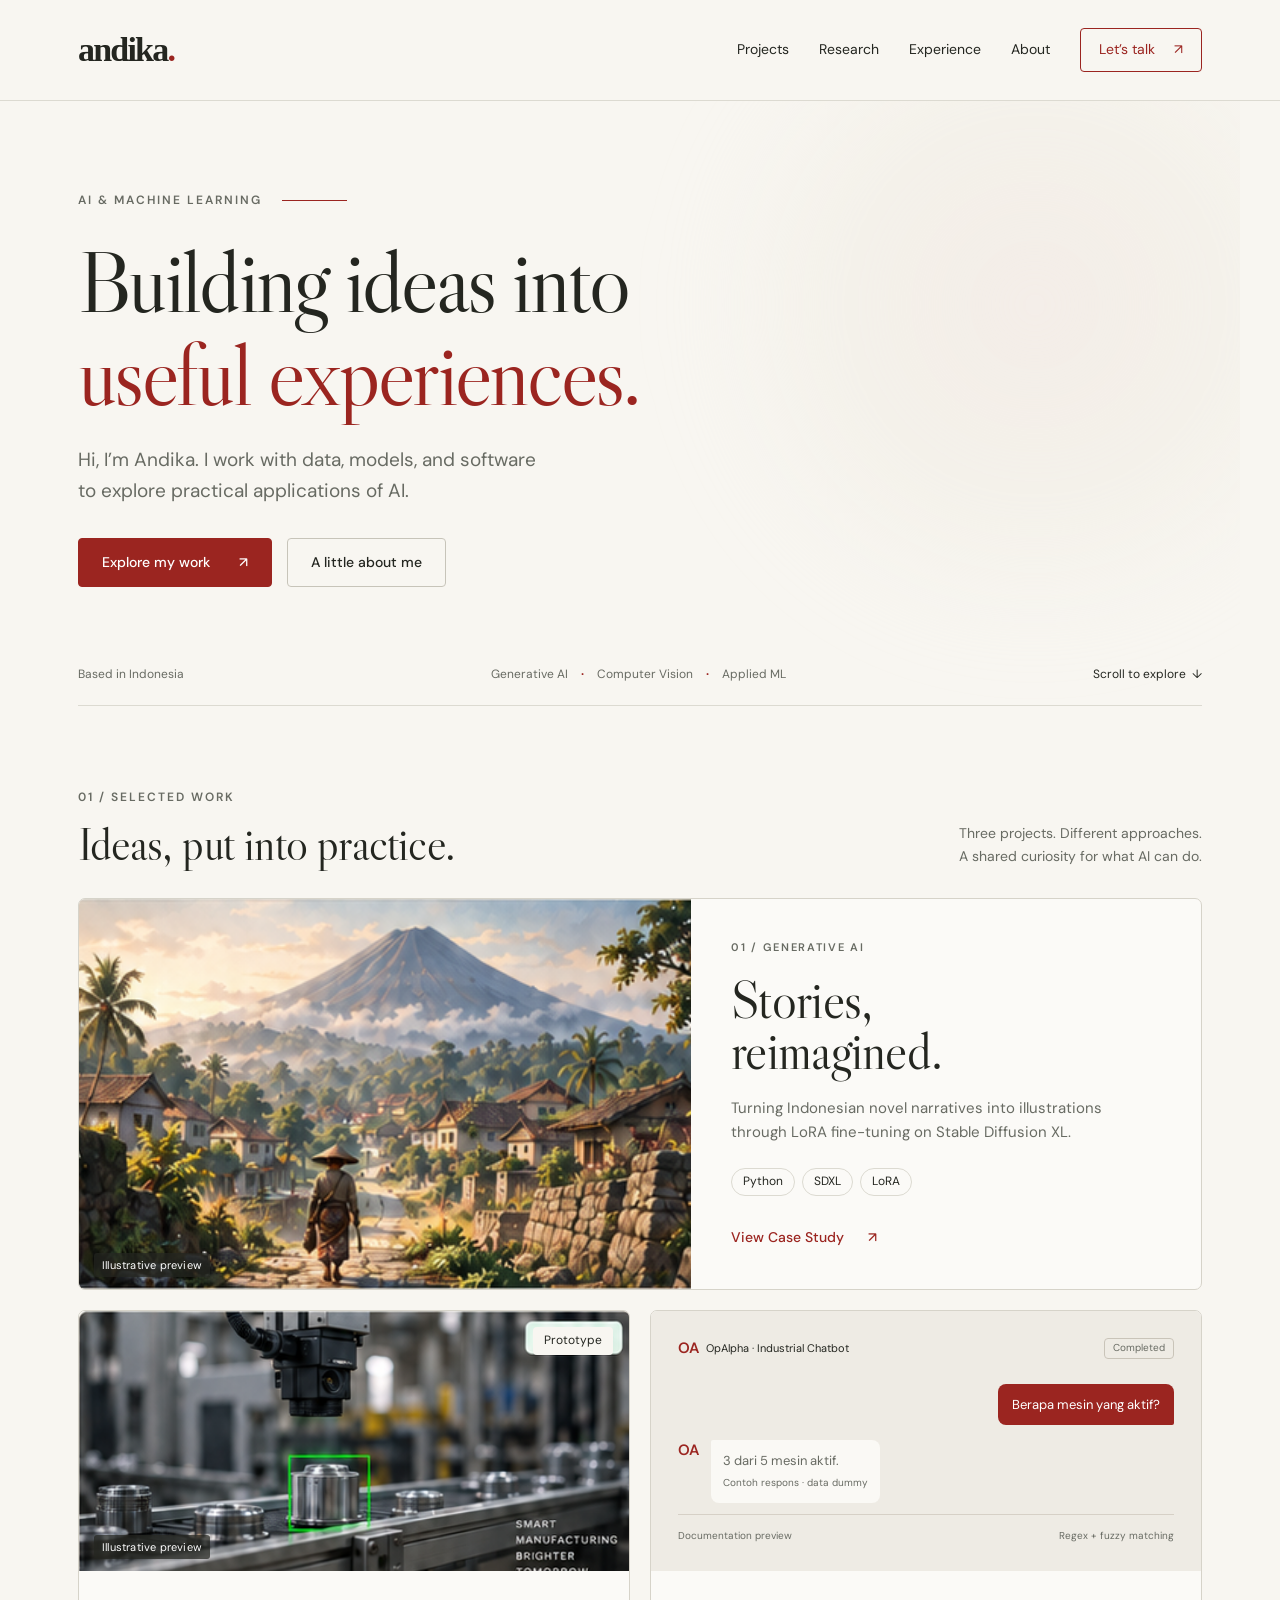
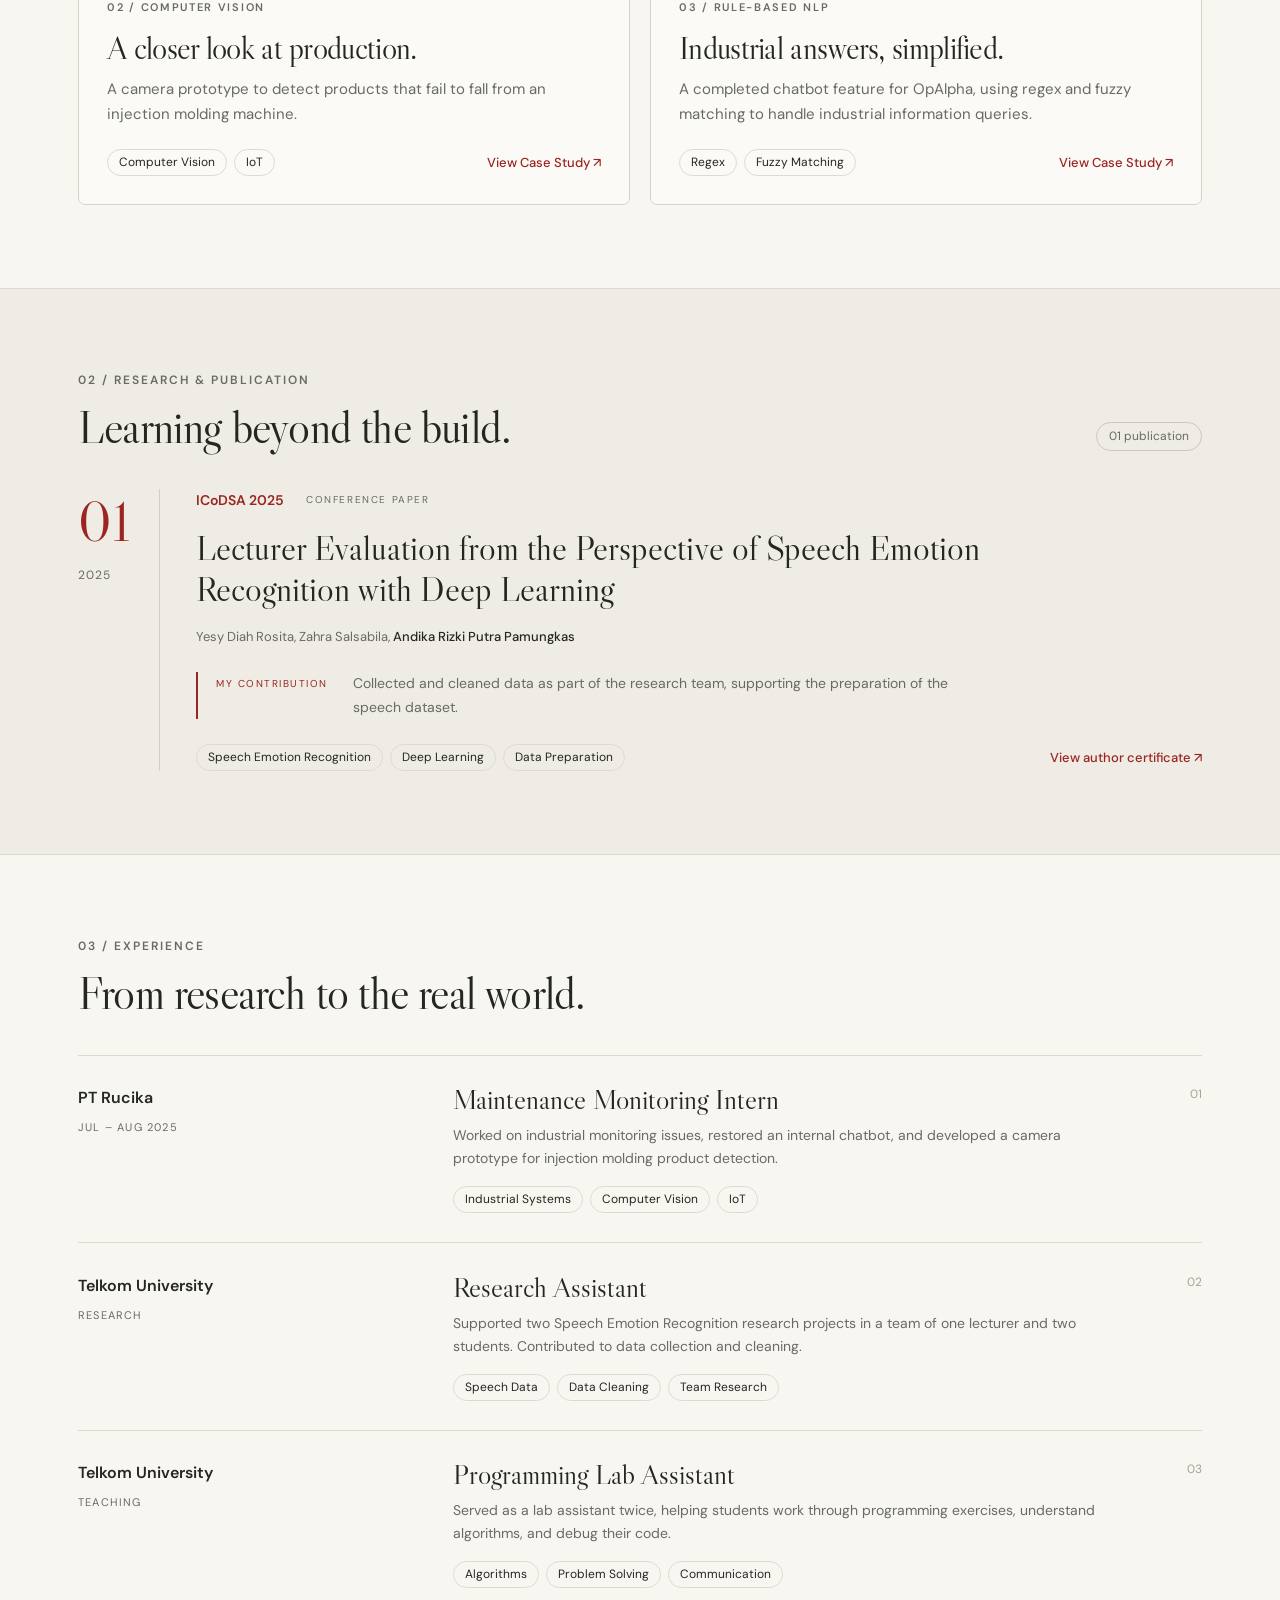
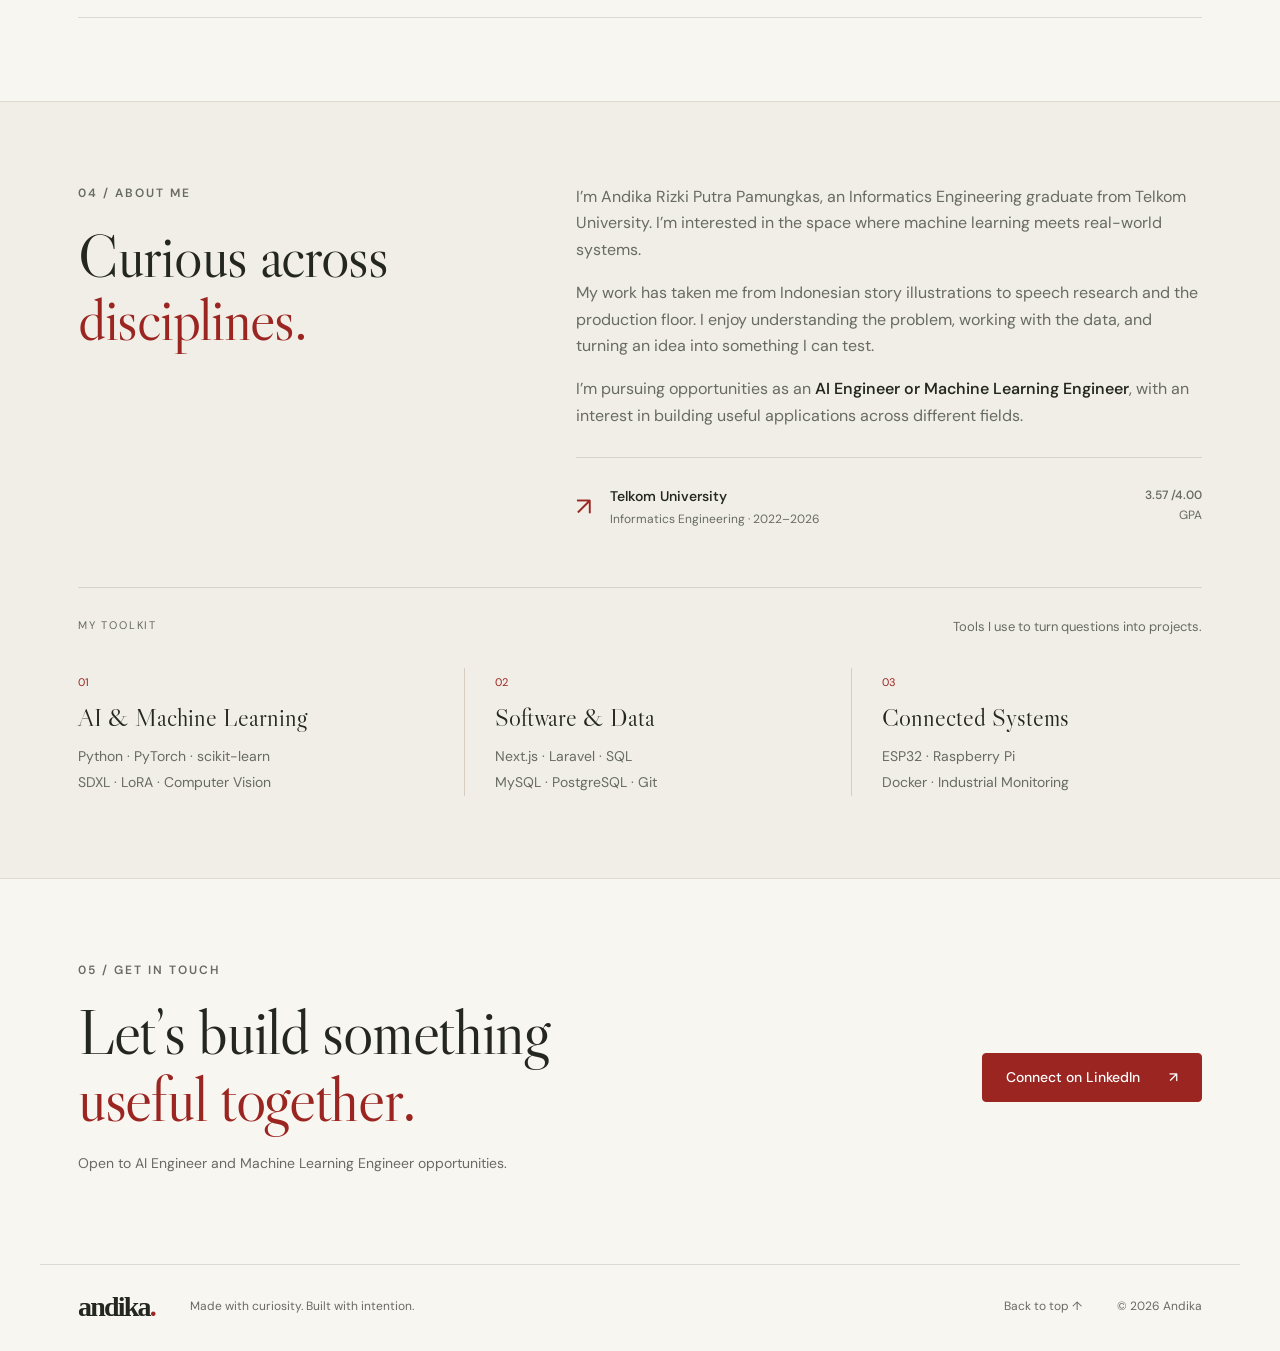
==== index.html @ 1d27e600 "first commit" ====
<!DOCTYPE html>
<html lang="en">

<head>
    <meta charset="utf-8">
    <meta name="viewport" content="width=device-width,initial-scale=1">
    <title>Andika — AI & Machine Learning</title>
    <meta name="description"
        content="Andika's portfolio: generative AI, computer vision, and speech emotion recognition research.">
    <meta name="theme-color" content="#f8f6f1">
    <link rel="icon" type="image/svg+xml"
        href="data:image/svg+xml,%3Csvg xmlns='http://www.w3.org/2000/svg' viewBox='0 0 40 40'%3E%3Crect width='40' height='40' rx='8' fill='%239b2520'/%3E%3Ctext x='10' y='30' font-family='Georgia' font-size='34' fill='%23fff'%3Ea%3C/text%3E%3C/svg%3E">
    <link rel="stylesheet" href="styles.css">
    <script src="app.js" defer></script>
</head>

<body>
    <div class="header-container" id="header-container">
        <header class="header"><a class="wordmark" href="#" aria-label="Andika home">andika<span>.</span></a><button
                class="menu-toggle" aria-expanded="false" aria-controls="navigation">Menu <span
                    aria-hidden="true">☰</span></button>
            <nav id="navigation" aria-label="Main navigation"><a href="#projects">Projects</a><a
                    href="#research">Research</a><a href="#experience">Experience</a><a href="#about">About</a><a
                    class="nav-contact" href="#contact">Let’s talk <span>↗</span></a></nav>
        </header>
        <div class="scroll-progress" id="scroll-progress" aria-hidden="true"></div>
    </div>
    <main id="main">
        <section class="hero wrap" aria-labelledby="hero-title">
            <div class="eyebrow"><span>AI & MACHINE LEARNING</span><i></i></div>
            <h1 id="hero-title">Building ideas into<br><em>useful experiences.</em></h1>
            <p class="intro">Hi, I’m Andika. I work with data, models, and software<br class="desktop-break"> to explore
                practical applications of AI.</p>
            <div class="hero-actions"><a class="button primary" href="#projects">Explore my work <span>↗</span></a><a
                    class="button secondary" href="#about">A little about me</a></div>
            <div class="hero-foot"><span>Based in Indonesia</span><span>Generative AI <b>·</b> Computer Vision <b>·</b>
                    Applied ML</span><a class="scroll-explore" href="#projects" aria-label="Scroll to selected projects">Scroll to explore
                    <span class="explore-arrow">↓</span></a></div>
        </section>
        <section class="section wrap" id="projects">
            <div class="section-heading">
                <div>
                    <div class="eyebrow"><span>01 / SELECTED WORK</span></div>
                    <h2>Ideas, put into practice.</h2>
                </div>
                <p>Three projects. Different approaches.<br>A shared curiosity for what AI can do.</p>
            </div>
            <article class="project featured">
                <div class="project-art stories">
                    <div class="image-window story-window"><img src="assets/project-preview.png"
                            alt="Illustrative landscape from the portfolio design concept; not an actual model output"
                            fetchpriority="high"></div><span class="art-note">Illustrative preview</span>
                </div>
                <div class="project-content">
                    <div class="eyebrow">01 / GENERATIVE AI</div>
                    <h3>Stories,<br>reimagined.</h3>
                    <p>Turning Indonesian novel narratives into illustrations through LoRA fine-tuning on Stable
                        Diffusion XL.</p>
                    <div class="tags"><span>Python</span><span>SDXL</span><span>LoRA</span></div><a class="text-link"
                        href="projects/novel-illustration/index.html">View Case Study <span>↗</span></a>
                </div>
            </article>
            <div class="project-grid">
                <article class="project">
                    <div class="project-art">
                        <div class="image-window vision-window"><img src="assets/project-preview.png"
                                alt="Illustrative industrial camera preview, not footage from the prototype"
                                loading="lazy"></div><span class="badge">Prototype</span><span
                            class="art-note">Illustrative preview</span>
                    </div>
                    <div class="project-content">
                        <div class="eyebrow">02 / COMPUTER VISION</div>
                        <h3>A closer look at production.</h3>
                        <p>A camera prototype to detect products that fail to fall from an injection molding machine.
                        </p>
                        <div class="card-bottom">
                            <div class="tags"><span>Computer Vision</span><span>IoT</span></div><a class="text-link"
                                href="projects/injection-molding-vision/index.html">View Case Study ↗</a>
                        </div>
                    </div>
                </article>
                <article class="project opalpha-card">
                    <div class="chat-preview" aria-label="Illustrative OpAlpha chatbot documentation">
                        <div class="chat-header"><span class="mini-mark">OA</span><span>OpAlpha · Industrial
                                Chatbot</span><span class="planned-pill">Completed</span></div>
                        <div class="chat-question">Berapa mesin yang aktif?</div>
                        <div class="chat-answer"><span class="mini-mark">OA</span>
                            <p>3 dari 5 mesin aktif.<br><small>Contoh respons · data dummy</small></p>
                        </div>
                        <div class="chat-bottom">Documentation preview<span>Regex + fuzzy matching</span></div>
                    </div>
                    <div class="project-content">
                        <div class="eyebrow">03 / RULE-BASED NLP</div>
                        <h3>Industrial answers, simplified.</h3>
                        <p>A completed chatbot feature for OpAlpha, using regex and fuzzy matching to handle industrial
                            information queries.</p>
                        <div class="card-bottom">
                            <div class="tags"><span>Regex</span><span>Fuzzy Matching</span></div><a class="text-link"
                                href="projects/opalpha-chatbot/index.html">View Case Study ↗</a>
                        </div>
                    </div>
                </article>
            </div>
        </section>
        <section class="section research-section" id="research">
            <div class="wrap">
                <div class="section-heading">
                    <div>
                        <div class="eyebrow">02 / RESEARCH & PUBLICATION</div>
                        <h2>Learning beyond the build.</h2>
                    </div><span class="count-label">01 publication</span>
                </div>
                <article class="paper">
                    <div class="paper-index">01<span>2025</span></div>
                    <div class="paper-content">
                        <div class="paper-meta">ICoDSA 2025 <span>CONFERENCE PAPER</span></div>
                        <h3>Lecturer Evaluation from the Perspective of Speech Emotion Recognition with Deep Learning
                        </h3>
                        <p class="authors">Yesy Diah Rosita, Zahra Salsabila, <strong>Andika Rizki Putra
                                Pamungkas</strong></p>
                        <div class="contribution"><span>MY CONTRIBUTION</span>
                            <p>Collected and cleaned data as part of the research team, supporting the preparation of
                                the speech dataset.</p>
                        </div>
                        <div class="paper-bottom">
                            <div class="tags"><span>Speech Emotion Recognition</span><span>Deep
                                    Learning</span><span>Data Preparation</span></div><a class="text-link"
                                href="assets/icodsa-certificate.pdf" target="_blank" rel="noopener">View author
                                certificate ↗</a>
                        </div>
                    </div>
                </article>
            </div>
        </section>
        <section class="section wrap experience" id="experience">
            <div class="section-heading">
                <div>
                    <div class="eyebrow">03 / EXPERIENCE</div>
                    <h2>From research to the real world.</h2>
                </div>
            </div>
            <div class="experience-list">
                <article class="experience-row">
                    <div class="experience-place">PT Rucika<span>JUL – AUG 2025</span></div>
                    <div class="experience-detail">
                        <h3>Maintenance Monitoring Intern</h3>
                        <p>Worked on industrial monitoring issues, restored an internal chatbot, and developed a camera
                            prototype for injection molding product detection.</p>
                        <div class="tags"><span>Industrial Systems</span><span>Computer Vision</span><span>IoT</span>
                        </div>
                    </div><span class="row-number">01</span>
                </article>
                <article class="experience-row">
                    <div class="experience-place">Telkom University<span>RESEARCH</span></div>
                    <div class="experience-detail">
                        <h3>Research Assistant</h3>
                        <p>Supported two Speech Emotion Recognition research projects in a team of one lecturer and two
                            students. Contributed to data collection and cleaning.</p>
                        <div class="tags"><span>Speech Data</span><span>Data Cleaning</span><span>Team Research</span>
                        </div>
                    </div><span class="row-number">02</span>
                </article>
                <article class="experience-row">
                    <div class="experience-place">Telkom University<span>TEACHING</span></div>
                    <div class="experience-detail">
                        <h3>Programming Lab Assistant</h3>
                        <p>Served as a lab assistant twice, helping students work through programming exercises,
                            understand algorithms, and debug their code.</p>
                        <div class="tags"><span>Algorithms</span><span>Problem Solving</span><span>Communication</span>
                        </div>
                    </div><span class="row-number">03</span>
                </article>
            </div>
        </section>
        <section class="section about-section" id="about">
            <div class="wrap">
                <div class="about-grid">
                    <div>
                        <div class="eyebrow">04 / ABOUT ME</div>
                        <h2>Curious across<br><em>disciplines.</em></h2>
                    </div>
                    <div class="about-copy">
                        <p>I’m Andika Rizki Putra Pamungkas, an Informatics Engineering graduate from Telkom University.
                            I’m interested in the space where machine learning meets real-world systems.</p>
                        <p>My work has taken me from Indonesian story illustrations to speech research and the
                            production floor. I enjoy understanding the problem, working with the data, and turning an
                            idea into something I can test.</p>
                        <p>I’m pursuing opportunities as an <strong>AI Engineer or Machine Learning Engineer</strong>,
                            with an interest in building useful applications across different fields.</p>
                        <div class="education"><span class="education-icon" aria-hidden="true">↗</span>
                            <div><strong>Telkom University</strong><span>Informatics Engineering · 2022–2026</span>
                            </div>
                            <div class="gpa"><strong><span class="gpa-counter" data-target="3.89">3.89</span><span>/4.00</span></strong><span>GPA</span></div>
                        </div>
                    </div>
                </div>
                <div class="skills-heading">MY TOOLKIT<span>Tools I use to turn questions into projects.</span></div>
                <div class="skills-grid">
                    <div><span class="skill-number">01</span>
                        <h3>AI & Machine Learning</h3>
                        <p>Python · PyTorch · scikit-learn<br>SDXL · LoRA · Computer Vision</p>
                    </div>
                    <div><span class="skill-number">02</span>
                        <h3>Software & Data</h3>
                        <p>Next.js · Laravel · SQL<br>MySQL · PostgreSQL · Git</p>
                    </div>
                    <div><span class="skill-number">03</span>
                        <h3>Connected Systems</h3>
                        <p>ESP32 · Raspberry Pi<br>Docker · Industrial Monitoring</p>
                    </div>
                </div>
            </div>
        </section>
        <section class="contact section wrap" id="contact">
            <div class="eyebrow">05 / GET IN TOUCH</div>
            <div class="contact-grid">
                <div>
                    <h2>Let’s build something<br><em>useful together.</em></h2>
                    <p>Open to AI Engineer and Machine Learning Engineer opportunities.</p>
                </div><a class="button primary" href="https://www.linkedin.com/in/andikarz/" target="_blank"
                    rel="noopener">Connect on LinkedIn <span>↗</span></a>
            </div>
        </section>
    </main>
    <footer class="footer wrap"><a class="wordmark" href="#">andika<span>.</span></a>
        <p>Made with curiosity. Built with intention.</p><a href="#">Back to top ↑</a><span>© 2026 Andika</span>
    </footer>
    <button class="floating-top" id="floating-top" aria-label="Back to top" title="Back to top">
        <span aria-hidden="true">↑</span>
    </button>
</body>

</html>
---- styles.css ----
@import url('https://fonts.googleapis.com/css2?family=DM+Sans:wght@400;450;500;550;600;650;700&family=Libre+Caslon+Display&display=swap');

:root {
    --bg: #f8f6f1;
    --ink: #242620;
    --muted: #686b63;
    --red: #9b2520;
    --line: #dcdad1;
    --serif: 'Libre Caslon Display', Georgia, serif;
    --sans: 'DM Sans', Arial, sans-serif;
}

* {
    box-sizing: border-box;
}

html {
    scroll-behavior: smooth;
    scroll-padding-top: 110px;
}

body {
    margin: 0;
    background: var(--bg);
    color: var(--ink);
    font-family: var(--sans);
    font-size: 16px;
    line-height: 1.65;
}

a {
    color: inherit;
    text-decoration: none;
}

button {
    font: inherit;
    color: inherit;
    cursor: pointer;
}

button,
a {
    -webkit-tap-highlight-color: transparent;
}

button:focus-visible,
a:focus-visible {
    outline: 2px solid var(--red);
    outline-offset: 6px;
}

button:disabled {
    cursor: default;
}

::selection {
    background: #ead0c8;
}

.wrap,
.header {
    max-width: 1200px;
    margin: auto;
    padding-left: 38px;
    padding-right: 38px;
}

.header-container {
    position: sticky;
    top: 0;
    z-index: 100;
    width: 100%;
    background: rgba(248, 246, 241, 0.92);
    backdrop-filter: blur(16px);
    -webkit-backdrop-filter: blur(16px);
    border-bottom: 1px solid var(--line);
    transition: background-color 0.3s ease, box-shadow 0.3s ease;
}

.header-container.is-scrolled {
    background: rgba(248, 246, 241, 0.97);
    box-shadow: 0 4px 20px rgba(36, 38, 32, 0.05);
}

.scroll-progress {
    position: absolute;
    bottom: -1px;
    left: 0;
    height: 2px;
    background: var(--red);
    width: 0%;
    transition: width 0.1s cubic-bezier(0.1, 0.9, 0.2, 1);
    pointer-events: none;
    z-index: 101;
}

.header {
    height: 100px;
    display: flex;
    align-items: center;
    justify-content: space-between;
}

.wordmark {
    font-family: Georgia, serif;
    font-weight: 700;
    font-size: 34px;
    line-height: 1;
    letter-spacing: -1.8px;
    transition: opacity 0.2s ease;
}

.wordmark:hover {
    opacity: 0.85;
}

.wordmark span {
    color: var(--red);
}

nav {
    display: flex;
    align-items: center;
    gap: 30px;
    font-size: 14px;
}

nav a {
    position: relative;
    transition: color 0.25s ease;
}

nav a:not(.nav-contact)::after {
    content: '';
    position: absolute;
    bottom: -6px;
    left: 0;
    width: 0;
    height: 2px;
    background: var(--red);
    transition: width 0.3s cubic-bezier(0.16, 1, 0.3, 1);
    pointer-events: none;
}

nav a:not(.nav-contact):hover,
nav a:not(.nav-contact).active {
    color: var(--red);
}

nav a:not(.nav-contact):hover::after,
nav a:not(.nav-contact).active::after {
    width: 100%;
}

.nav-contact {
    border: 1px solid var(--red);
    color: var(--red);
    padding: 9px 18px;
    border-radius: 4px;
    transition: background-color 0.25s ease, color 0.25s ease, transform 0.2s ease;
}

.nav-contact:hover {
    background: rgba(155, 37, 32, 0.08);
}

.nav-contact.active {
    background: var(--red);
    color: #fff;
}

.nav-contact span {
    margin-left: 15px;
    display: inline-block;
    transition: transform 0.2s ease;
}

.nav-contact:hover span {
    transform: translate(2px, -2px);
}

.menu-toggle {
    display: none;
}

.hero {
    padding-top: 90px;
    padding-bottom: 0;
    position: relative;
    overflow: hidden;
}

.hero::before {
    content: '';
    position: absolute;
    top: -20%;
    right: -10%;
    width: 650px;
    height: 650px;
    background: radial-gradient(circle, rgba(155, 37, 32, 0.045) 0%, rgba(240, 236, 226, 0.45) 45%, transparent 70%);
    filter: blur(45px);
    pointer-events: none;
    z-index: -1;
    animation: ambientFloat 14s ease-in-out infinite alternate;
}

@keyframes ambientFloat {
    0% {
        transform: translate(0, 0) scale(1);
    }
    50% {
        transform: translate(-35px, 25px) scale(1.08);
    }
    100% {
        transform: translate(25px, -20px) scale(0.95);
    }
}

.eyebrow {
    font-size: 12px;
    font-weight: 600;
    letter-spacing: 2px;
    display: flex;
    align-items: center;
    gap: 20px;
    line-height: 1.6;
    color: var(--muted);
}

.eyebrow i {
    display: block;
    width: 0;
    height: 1px;
    background: var(--red);
    transition: width 0.8s cubic-bezier(0.16, 1, 0.3, 1) 0.15s;
}

.hero .eyebrow i,
.is-visible .eyebrow i,
.section-arrived .eyebrow i {
    width: 65px;
}

@keyframes heroEntrance {
    from {
        opacity: 0;
        transform: translateY(18px);
    }
    to {
        opacity: 1;
        transform: translateY(0);
    }
}

.hero .eyebrow {
    animation: heroEntrance 0.75s cubic-bezier(0.16, 1, 0.3, 1) 0.05s both;
}

.hero h1 {
    animation: heroEntrance 0.85s cubic-bezier(0.16, 1, 0.3, 1) 0.15s both;
}

.hero .intro {
    animation: heroEntrance 0.85s cubic-bezier(0.16, 1, 0.3, 1) 0.28s both;
}

.hero .hero-actions {
    animation: heroEntrance 0.85s cubic-bezier(0.16, 1, 0.3, 1) 0.38s both;
}

.hero .hero-foot {
    animation: heroEntrance 0.85s cubic-bezier(0.16, 1, 0.3, 1) 0.48s both;
}

h1,
h2,
h3,
p {
    margin: 0;
}

h1,
h2,
h3 {
    font-family: var(--serif);
    font-weight: 400;
    line-height: 1.05;
}

h1 {
    font-size: clamp(56px, 6.9vw, 88px);
    letter-spacing: -2.7px;
    margin: 25px 0 24px;
}

em {
    font-style: normal;
    color: var(--red);
}

.intro {
    font-size: 19px;
    color: var(--muted);
    line-height: 1.65;
    max-width: 630px;
}

.hero-actions {
    display: flex;
    gap: 15px;
    margin-top: 31px;
}

.button {
    display: inline-flex;
    justify-content: center;
    align-items: center;
    gap: 29px;
    min-height: 49px;
    padding: 10px 23px;
    border-radius: 4px;
    font-size: 14px;
    font-weight: 500;
    transition: background 0.18s, transform 0.18s, box-shadow 0.25s ease;
    border: 1px solid var(--red);
}

.button span {
    display: inline-block;
    transition: transform 0.25s cubic-bezier(0.16, 1, 0.3, 1);
}

.button:hover span {
    transform: translate(3px, -3px);
}

.primary {
    color: #fff;
    background: var(--red);
}

.primary:hover {
    background: #7d1b17;
    transform: translateY(-2px);
    box-shadow: 0 8px 24px rgba(155, 37, 32, 0.3);
}

.secondary {
    border-color: #c7c4b9;
    background: transparent;
}

.secondary:hover {
    background: #eeebe3;
}

.hero-foot {
    display: flex;
    align-items: center;
    justify-content: space-between;
    font-size: 12px;
    color: var(--muted);
    border-bottom: 1px solid var(--line);
    margin-top: 78px;
    padding-bottom: 21px;
    gap: 20px;
}

.hero-foot b {
    color: var(--red);
    padding: 0 10px;
}

.hero-foot a {
    color: var(--ink);
}

.scroll-explore {
    display: inline-flex;
    align-items: center;
    gap: 6px;
    transition: opacity 0.35s ease, color 0.2s ease;
}

.scroll-explore:hover {
    color: var(--red);
}

.explore-arrow {
    display: inline-block;
    animation: exploreBob 2s cubic-bezier(0.4, 0, 0.2, 1) infinite;
}

@keyframes exploreBob {
    0%, 100% {
        transform: translateY(0);
    }
    50% {
        transform: translateY(4px);
    }
}

.scroll-explore.is-hidden {
    opacity: 0;
    pointer-events: none;
}

.section {
    padding-top: 82px;
    padding-bottom: 82px;
    transition: background-color 0.4s ease;
}

/* Scroll Reveal & Section Transitions */
.reveal-init .reveal-section {
    opacity: 0;
    transform: translateY(28px);
    transition: opacity 0.8s cubic-bezier(0.16, 1, 0.3, 1),
                transform 0.8s cubic-bezier(0.16, 1, 0.3, 1);
    will-change: opacity, transform;
}

.reveal-init .reveal-section.is-visible {
    opacity: 1;
    transform: translateY(0);
}

.reveal-init .reveal-item {
    opacity: 0;
    transform: translateY(22px);
    transition: opacity 0.75s cubic-bezier(0.16, 1, 0.3, 1),
                transform 0.75s cubic-bezier(0.16, 1, 0.3, 1);
    will-change: opacity, transform;
}

.reveal-init .is-visible .reveal-item,
.reveal-init .reveal-item.is-visible {
    opacity: 1;
    transform: translateY(0);
}

.reveal-init .delay-1 { transition-delay: 0.08s; }
.reveal-init .delay-2 { transition-delay: 0.16s; }
.reveal-init .delay-3 { transition-delay: 0.24s; }
.reveal-init .delay-4 { transition-delay: 0.32s; }
.reveal-init .delay-5 { transition-delay: 0.40s; }

/* Section Arrival Highlight Animation */
@keyframes sectionTargetPulse {
    0% {
        box-shadow: 0 0 0 0 rgba(155, 37, 32, 0.2);
    }
    30% {
        box-shadow: 0 0 0 10px rgba(155, 37, 32, 0.08);
    }
    100% {
        box-shadow: 0 0 0 20px transparent;
    }
}

.section-arrived {
    animation: sectionTargetPulse 1.2s cubic-bezier(0.16, 1, 0.3, 1) forwards;
    border-radius: 8px;
}

.section-arrived .section-heading h2 {
    animation: headingGlow 1.2s cubic-bezier(0.16, 1, 0.3, 1) forwards;
}

@keyframes headingGlow {
    0% {
        color: var(--red);
    }
    100% {
        color: inherit;
    }
}

.section-heading {
    display: flex;
    justify-content: space-between;
    align-items: flex-end;
    gap: 30px;
    margin-bottom: 30px;
}

.section-heading .eyebrow {
    margin-bottom: 13px;
}

.section-heading h2 {
    font-size: 46px;
    letter-spacing: -0.8px;
    transition: color 0.3s ease;
}

.section-heading > p {
    font-size: 14px;
    color: var(--muted);
    line-height: 1.65;
}

.project {
    border: 1px solid #d6d3c9;
    border-radius: 7px;
    overflow: hidden;
    background: #fbfaf7;
    transition: transform 0.35s cubic-bezier(0.16, 1, 0.3, 1),
                box-shadow 0.35s cubic-bezier(0.16, 1, 0.3, 1),
                border-color 0.25s ease;
    transform-style: preserve-3d;
    will-change: transform;
}

.project:hover {
    box-shadow: 0 16px 36px rgba(36, 38, 32, 0.09);
    border-color: #beb8ab;
}

.featured {
    display: grid;
    grid-template-columns: 1.2fr 1fr;
    min-height: 370px;
}

.project-art {
    position: relative;
    background: #e9e4d9;
    overflow: hidden;
}

.featured .project-art {
    min-height: 100%;
}

.image-window {
    position: relative;
    overflow: hidden;
    width: 100%;
    height: 100%;
}

.image-window img {
    position: absolute;
    max-width: none;
    display: block;
}

.story-window {
    aspect-ratio: 577/257;
}

.story-window img {
    width: 189.43%;
    left: -9.53%;
    top: -202.72%;
}

.featured .story-window {
    height: 100%;
    aspect-ratio: auto;
}

.featured .story-window img {
    height: 560%;
    width: auto;
    left: 50%;
    transform: translateX(-52.7%);
    top: -202.72%;
}

.vision-window {
    aspect-ratio: 469/249;
}

.vision-window img {
    width: 233.05%;
    left: -119.4%;
    top: -320.08%;
}

.art-note {
    position: absolute;
    left: 15px;
    bottom: 12px;
    padding: 3px 8px;
    border-radius: 3px;
    background: #242620b8;
    color: #fff;
    font-size: 11px;
    letter-spacing: 0.2px;
}

.project-content {
    padding: 28px;
}

.featured .project-content {
    padding: 40px;
    display: flex;
    flex-direction: column;
    align-items: flex-start;
    justify-content: center;
}

.project-content .eyebrow {
    font-size: 11px;
    letter-spacing: 1.7px;
}

.project h3 {
    font-size: 34px;
    letter-spacing: -0.7px;
    margin: 15px 0 12px;
}

.featured h3 {
    font-size: 52px;
    line-height: 0.99;
    margin: 18px 0;
}

.project p {
    font-size: 15px;
    color: var(--muted);
    line-height: 1.65;
}

.tags {
    display: flex;
    gap: 7px;
    flex-wrap: wrap;
}

.tags span {
    border: 1px solid var(--line);
    border-radius: 20px;
    font-size: 12px;
    padding: 3px 11px;
    white-space: normal;
    transition: border-color 0.2s ease, background-color 0.2s ease, color 0.2s ease, transform 0.2s ease;
}

.tags span:hover {
    border-color: var(--red);
    color: var(--red);
    background: rgba(155, 37, 32, 0.04);
    transform: translateY(-1px);
}

.featured .tags {
    margin-top: 23px;
}

.text-link {
    display: inline-flex;
    align-items: center;
    gap: 24px;
    color: var(--red);
    font-weight: 500;
    font-size: 14px;
    border: 0;
    padding: 0;
    background: none;
    transition: color 0.2s ease;
}

.text-link span {
    display: inline-block;
    transition: transform 0.25s cubic-bezier(0.16, 1, 0.3, 1);
}

.text-link:hover span {
    transform: translate(3px, -3px);
}

.text-link:hover {
    text-decoration: underline;
    text-underline-offset: 5px;
}

.featured .text-link {
    margin-top: 30px;
}

.project-grid {
    display: grid;
    grid-template-columns: 1fr 1fr;
    gap: 20px;
    margin-top: 20px;
}

.project-grid .project {
    display: flex;
    flex-direction: column;
}

.project-grid .project-art,
.chat-preview {
    height: 260px;
}

.project-grid .project-content {
    flex: 1;
    display: flex;
    flex-direction: column;
}

.project-grid h3 {
    font-size: 32px;
}

.card-bottom {
    display: flex;
    align-items: center;
    justify-content: space-between;
    gap: 10px;
    margin-top: auto;
    padding-top: 22px;
    flex-wrap: wrap;
    row-gap: 15px;
}

.card-bottom .text-link {
    white-space: nowrap;
    font-size: 13px;
}

.badge {
    position: absolute;
    top: 16px;
    right: 16px;
    background: var(--bg);
    border-radius: 4px;
    padding: 4px 11px;
    font-size: 12px;
}

.icon-link {
    background: none;
    border: 1px solid var(--line);
    border-radius: 50%;
    width: 35px;
    height: 35px;
    color: var(--red);
    font-size: 22px;
    flex-shrink: 0;
    transition: background 0.2s ease;
}

.icon-link:hover {
    background: #eee9df;
}

.chat-preview {
    background: #eeebe4;
    padding: 27px;
    display: flex;
    flex-direction: column;
}

.chat-header {
    display: flex;
    gap: 9px;
    align-items: center;
    font-size: 12px;
}

.mini-mark {
    font: 700 22px Georgia, serif;
    color: var(--red);
}

.planned-pill {
    margin-left: auto;
    border: 1px solid #c9c4b9;
    padding: 1px 8px;
    border-radius: 4px;
    font-size: 11px;
    color: var(--muted);
}

.chat-question {
    align-self: flex-end;
    background: var(--red);
    color: white;
    border-radius: 8px 8px 2px 8px;
    padding: 10px 14px;
    font-size: 13px;
    margin-top: 25px;
}

.chat-answer {
    display: flex;
    gap: 12px;
    margin-top: 15px;
    align-items: flex-start;
}

.chat-answer p {
    background: #faf9f5;
    font-size: 13px;
    padding: 10px 12px;
    border-radius: 2px 8px 8px 8px;
    color: var(--muted);
}

.chat-bottom {
    font-size: 12px;
    color: var(--muted);
    border-top: 1px solid #d6d0c6;
    margin-top: auto;
    padding-top: 13px;
    display: flex;
    justify-content: space-between;
}

.coming-soon {
    font-size: 12px;
    color: var(--muted);
}

/* OpAlpha card specifics & micro-interactions */
.opalpha-card {
    cursor: pointer;
}

.opalpha-card .mini-mark {
    font: 600 15px var(--sans);
}

.opalpha-card .chat-question {
    transition: transform 0.3s cubic-bezier(0.16, 1, 0.3, 1);
}

.opalpha-card:hover .chat-question {
    transform: translateY(-2px);
}

.opalpha-card .chat-answer p {
    transition: transform 0.35s cubic-bezier(0.16, 1, 0.3, 1) 0.05s,
                box-shadow 0.35s ease 0.05s,
                background-color 0.3s ease;
}

.opalpha-card:hover .chat-answer p {
    transform: translateY(-2px);
    box-shadow: 0 4px 14px rgba(36, 38, 32, 0.07);
    background: #fff;
}

.opalpha-card .chat-answer small {
    font-size: 10px;
}

.opalpha-card .chat-bottom {
    font-size: 10px;
}

.opalpha-card .chat-header {
    gap: 7px;
}

.opalpha-card .planned-pill {
    font-size: 10px;
    transition: background-color 0.2s ease, border-color 0.2s ease, color 0.2s ease;
}

.opalpha-card:hover .planned-pill {
    background: rgba(155, 37, 32, 0.08);
    border-color: var(--red);
    color: var(--red);
}

.opalpha-card .chat-header > span:nth-child(2) {
    font-size: 11px;
}

.research-section {
    background: #eeece5;
    border-top: 1px solid var(--line);
    border-bottom: 1px solid var(--line);
}

.count-label {
    font-size: 12px;
    color: var(--muted);
    border: 1px solid #cbc7bb;
    padding: 4px 12px;
    border-radius: 20px;
}

.paper {
    display: flex;
    gap: 36px;
    margin-top: 38px;
    transition: transform 0.3s cubic-bezier(0.16, 1, 0.3, 1);
}

.paper:hover {
    transform: translateY(-2px);
}

.paper-index {
    font: 54px var(--serif);
    color: var(--red);
    width: 82px;
    flex-shrink: 0;
    border-right: 1px solid #d3cec3;
}

.paper-index span {
    display: block;
    font: 12px var(--sans);
    color: var(--muted);
    margin-top: 12px;
    letter-spacing: 1px;
}

.paper-content {
    flex: 1;
    min-width: 0;
}

.paper-meta {
    color: var(--red);
    font-size: 14px;
    font-weight: 600;
    display: flex;
    gap: 22px;
    align-items: center;
}

.paper-meta span {
    font-size: 10px;
    letter-spacing: 1.6px;
    color: var(--muted);
    font-weight: 400;
}

.paper h3 {
    font-size: 35px;
    line-height: 1.17;
    max-width: 830px;
    margin: 16px 0;
}

.authors {
    font-size: 13px;
    color: var(--muted);
}

.authors strong {
    font-weight: 500;
    color: var(--ink);
}

.contribution {
    margin: 25px 0;
    display: flex;
    gap: 25px;
    padding-left: 20px;
    position: relative;
}

.contribution::before {
    content: '';
    position: absolute;
    left: 0;
    top: 0;
    width: 2px;
    height: 0;
    background: var(--red);
    transition: height 0.85s cubic-bezier(0.16, 1, 0.3, 1) 0.25s;
}

.is-visible .contribution::before {
    height: 100%;
}

.contribution > span {
    font-size: 10px;
    letter-spacing: 1.5px;
    color: var(--red);
    flex-shrink: 0;
    padding-top: 4px;
}

.contribution p {
    font-size: 14px;
    color: var(--muted);
    max-width: 600px;
}

.paper-bottom {
    display: flex;
    justify-content: space-between;
    gap: 24px;
    align-items: center;
}

.paper-bottom .text-link {
    font-size: 13px;
    white-space: nowrap;
}

.experience-list {
    border-top: 1px solid var(--line);
    margin-top: 38px;
}

.experience-row {
    display: grid;
    grid-template-columns: 1fr 2fr 35px;
    gap: 35px;
    padding: 29px 0;
    border-bottom: 1px solid var(--line);
    transition: background-color 0.25s ease, padding 0.25s ease;
}

.experience-row:hover {
    background-color: rgba(155, 37, 32, 0.02);
    padding-left: 12px;
    padding-right: 12px;
    border-radius: 4px;
}

.experience-place {
    font-size: 16px;
    font-weight: 600;
}

.experience-place > span {
    display: block;
    color: var(--muted);
    font-size: 11px;
    letter-spacing: 1.2px;
    margin-top: 7px;
    font-weight: 400;
}

.experience-detail h3 {
    font-size: 28px;
    margin-bottom: 10px;
    transition: color 0.25s ease;
}

.experience-row:hover .experience-detail h3 {
    color: var(--red);
}

.experience-detail p {
    font-size: 14px;
    color: var(--muted);
    max-width: 650px;
}

.experience-detail .tags {
    margin-top: 15px;
}

.row-number {
    color: #a6a397;
    font-size: 12px;
    text-align: right;
    transition: transform 0.25s ease, color 0.25s ease;
}

.experience-row:hover .row-number {
    transform: translateX(4px);
    color: var(--red);
}

.about-section {
    background: #f0eee7;
    border-top: 1px solid var(--line);
    border-bottom: 1px solid var(--line);
}

.about-grid {
    display: grid;
    grid-template-columns: 0.9fr 1.3fr;
    gap: 65px;
}

.about-grid h2 {
    font-size: 60px;
    letter-spacing: -1.3px;
    margin-top: 22px;
}

.about-copy > p {
    font-size: 16px;
    color: var(--muted);
    margin-bottom: 17px;
}

.about-copy strong {
    font-weight: 550;
    color: var(--ink);
}

.education {
    display: flex;
    align-items: center;
    gap: 18px;
    border-top: 1px solid #d7d3c8;
    padding-top: 25px;
    margin-top: 28px;
}

.education-icon {
    font-size: 25px;
    color: var(--red);
}

.education strong {
    font-size: 14px;
}

.education span:not(.education-icon) {
    display: block;
    font-size: 12px;
    color: var(--muted);
}

.gpa {
    margin-left: auto;
    text-align: right;
}

.gpa strong {
    font-size: 22px;
    display: flex;
    align-items: baseline;
    gap: 3px;
}

.gpa-counter {
    font-variant-numeric: tabular-nums;
    display: inline-block;
    min-width: 2.2ch;
}

.gpa strong span {
    font-size: 12px;
}

.skills-heading {
    border-top: 1px solid #d7d3c8;
    padding-top: 28px;
    margin-top: 58px;
    font-size: 11px;
    letter-spacing: 1.8px;
    display: flex;
    justify-content: space-between;
    color: var(--muted);
}

.skills-heading span {
    letter-spacing: 0;
    font-size: 13px;
}

.skills-grid {
    display: grid;
    grid-template-columns: repeat(3, 1fr);
    gap: 35px;
    margin-top: 30px;
}

.skills-grid > div {
    position: relative;
    padding-left: 30px;
    border-left: 1px solid #d5cec1;
}

.skills-grid > div:first-child {
    padding-left: 0;
    border: 0;
}

.skill-number {
    font-size: 11px;
    color: var(--red);
}

.skills-grid h3 {
    font-size: 25px;
    margin: 11px 0;
}

.skills-grid p {
    font-size: 14px;
    color: var(--muted);
    line-height: 1.9;
}

.contact {
    padding-top: 83px;
    padding-bottom: 88px;
}

.contact-grid {
    display: flex;
    align-items: center;
    justify-content: space-between;
    gap: 35px;
}

.contact h2 {
    font-size: 64px;
    letter-spacing: -1.3px;
    margin-top: 18px;
}

.contact p {
    font-size: 14px;
    color: var(--muted);
    margin-top: 20px;
}

.contact .button {
    flex-shrink: 0;
}

.footer {
    border-top: 1px solid var(--line);
    padding-top: 28px;
    padding-bottom: 30px;
    display: flex;
    align-items: center;
    gap: 35px;
    font-size: 12px;
    color: var(--muted);
}

.footer .wordmark {
    font-size: 28px;
    color: var(--ink);
}

.footer p {
    flex: 1;
}

.skip {
    position: fixed;
    left: 10px;
    top: -70px;
    z-index: 50;
    background: var(--red);
    color: white;
    padding: 10px 20px;
}

.skip:focus {
    top: 10px;
}

@media (min-width: 1500px) {
    .wrap,
    .header {
        max-width: 1280px;
    }

    .hero {
        padding-top: 100px;
    }
}

@media (max-width: 900px) {
    .wrap,
    .header {
        padding-left: 25px;
        padding-right: 25px;
    }

    .header {
        height: 85px;
    }

    nav {
        gap: 19px;
    }

    .hero {
        padding-top: 65px;
    }

    .hero-foot span:nth-child(2) {
        display: none;
    }

    .featured {
        grid-template-columns: 1fr 1fr;
    }

    .featured .project-content {
        padding: 28px;
    }

    .featured h3 {
        font-size: 45px;
    }

    .project-grid .project-art,
    .chat-preview {
        height: 230px;
    }

    .chat-preview {
        padding: 18px;
    }

    .chat-header {
        font-size: 10px;
    }

    .chat-question,
    .chat-answer p {
        font-size: 11px;
    }

    .paper-bottom {
        align-items: flex-start;
        flex-direction: column;
    }

    .about-grid {
        gap: 35px;
    }

    .about-grid h2 {
        font-size: 50px;
    }

    .contact h2 {
        font-size: 51px;
    }

    .contact-grid {
        align-items: flex-start;
        flex-direction: column;
    }

    .section-heading h2 {
        font-size: 40px;
    }

    .project-grid h3 {
        font-size: 28px;
    }
}

@media (max-width: 650px) {
    html {
        scroll-padding-top: 88px;
    }

    .wrap,
    .header {
        padding-left: 22px;
        padding-right: 22px;
    }

    .header {
        height: 78px;
        position: relative;
    }

    .wordmark {
        font-size: 31px;
    }

    .menu-toggle {
        display: flex;
        gap: 12px;
        align-items: center;
        border: 0;
        background: transparent;
        font-size: 14px;
        padding: 10px 0 10px 15px;
    }

    .header nav {
        display: none;
        position: absolute;
        left: 0;
        right: 0;
        top: 77px;
        background: var(--bg);
        padding: 20px 22px;
        border-bottom: 1px solid var(--line);
        z-index: 10;
        box-shadow: 0 16px 20px #2426200a;
    }

    .header nav.open {
        display: flex;
        align-items: stretch;
        flex-direction: column;
        gap: 8px;
    }

    .header nav a {
        padding: 11px;
    }

    .nav-contact {
        text-align: center;
    }

    .hero {
        padding-top: 55px;
    }

    .eyebrow {
        font-size: 10px;
        letter-spacing: 1.7px;
    }

    h1 {
        font-size: 54px;
        letter-spacing: -1.9px;
        line-height: 1.04;
        margin: 24px 0;
    }

    .intro {
        font-size: 16px;
    }

    .desktop-break {
        display: none;
    }

    .hero-actions {
        gap: 10px;
    }

    .button {
        font-size: 12px;
        padding: 11px 16px;
        gap: 18px;
        min-height: 47px;
    }

    .hero-foot {
        margin-top: 48px;
        font-size: 11px;
    }

    .section {
        padding-top: 55px;
        padding-bottom: 55px;
    }

    .section-heading {
        align-items: flex-start;
        flex-direction: column;
        gap: 16px;
        margin-bottom: 25px;
    }

    .section-heading h2 {
        font-size: 37px;
    }

    .section-heading > p {
        font-size: 13px;
    }

    .section-heading > p br {
        display: none;
    }

    .featured {
        grid-template-columns: 1fr;
    }

    .featured .project-art {
        height: 250px;
        min-height: 0;
    }

    .featured .project-content {
        padding: 27px;
    }

    .featured h3 {
        font-size: 43px;
    }

    .featured h3 br {
        display: none;
    }

    .featured .tags {
        margin-top: 18px;
    }

    .featured .text-link {
        margin-top: 24px;
    }

    .project-grid {
        grid-template-columns: 1fr;
        gap: 18px;
        margin-top: 18px;
    }

    .project-grid .project-art {
        height: auto;
    }

    .project-grid .image-window {
        height: auto;
    }

    .project-content {
        padding: 25px;
    }

    .project-grid h3 {
        font-size: 32px;
    }

    .project-grid .project-art,
    .chat-preview {
        height: 230px;
    }

    .chat-preview {
        padding: 23px;
    }

    .chat-header {
        font-size: 12px;
    }

    .chat-question,
    .chat-answer p {
        font-size: 12px;
    }

    .paper {
        gap: 17px;
        margin-top: 25px;
    }

    .paper-index {
        width: 38px;
        font-size: 33px;
    }

    .paper-index span {
        font-size: 10px;
    }

    .paper-meta {
        flex-wrap: wrap;
        gap: 8px;
    }

    .paper h3 {
        font-size: 29px;
    }

    .authors {
        font-size: 12px;
    }

    .contribution {
        display: block;
        padding-left: 13px;
    }

    .contribution p {
        margin-top: 8px;
        font-size: 13px;
    }

    .paper .tags span {
        font-size: 10px;
    }

    .experience-row {
        grid-template-columns: 1fr;
        gap: 16px;
        position: relative;
        padding: 27px 0;
    }

    .experience-place {
        font-size: 14px;
    }

    .experience-place > span {
        display: inline;
        margin-left: 13px;
        font-size: 10px;
    }

    .experience-detail h3 {
        font-size: 28px;
    }

    .row-number {
        position: absolute;
        right: 0;
        top: 29px;
        display: none;
    }

    .about-grid {
        grid-template-columns: 1fr;
        gap: 24px;
    }

    .about-grid h2 {
        font-size: 51px;
    }

    .about-copy > p {
        font-size: 15px;
    }

    .education {
        gap: 12px;
    }

    .education strong {
        font-size: 13px;
    }

    .education span:not(.education-icon) {
        font-size: 10px;
    }

    .gpa strong {
        font-size: 19px;
    }

    .skills-heading {
        display: block;
        margin-top: 35px;
    }

    .skills-heading span {
        display: block;
        margin-top: 8px;
        font-size: 12px;
    }

    .skills-grid {
        grid-template-columns: 1fr;
        gap: 25px;
    }

    .skills-grid > div {
        border-left: 0;
        border-top: 1px solid var(--line);
        padding: 20px 0 0;
    }

    .skills-grid h3 {
        font-size: 27px;
    }

    .skills-grid > div:first-child {
        padding: 0;
    }

    .contact h2 {
        font-size: 48px;
    }

    .contact p {
        font-size: 13px;
    }

    .footer {
        flex-wrap: wrap;
        gap: 20px;
        font-size: 11px;
    }

    .footer p {
        flex-basis: 65%;
        font-size: 10px;
    }

    .footer > a:not(.wordmark) {
        margin-right: auto;
    }

    .count-label {
        font-size: 11px;
    }

    .planned-pill {
        font-size: 10px;
    }

    .floating-top {
        bottom: 20px;
        right: 20px;
        width: 40px;
        height: 40px;
    }
}

/* Floating Back to Top Button */
.floating-top {
    position: fixed;
    bottom: 32px;
    right: 32px;
    width: 44px;
    height: 44px;
    border-radius: 50%;
    background: var(--surface);
    border: 1px solid var(--line);
    color: var(--ink);
    font-size: 18px;
    font-family: inherit;
    cursor: pointer;
    display: flex;
    align-items: center;
    justify-content: center;
    box-shadow: 0 4px 16px rgba(0, 0, 0, 0.08);
    opacity: 0;
    visibility: hidden;
    transform: translateY(12px) scale(0.9);
    transition: opacity 0.3s cubic-bezier(0.16, 1, 0.3, 1),
                visibility 0.3s cubic-bezier(0.16, 1, 0.3, 1),
                transform 0.3s cubic-bezier(0.16, 1, 0.3, 1),
                background-color 0.2s ease,
                border-color 0.2s ease,
                color 0.2s ease,
                box-shadow 0.2s ease;
    z-index: 90;
}

.floating-top.is-visible {
    opacity: 1;
    visibility: visible;
    transform: translateY(0) scale(1);
}

.floating-top:hover {
    background: var(--red);
    border-color: var(--red);
    color: #ffffff;
    transform: translateY(-2px) scale(1.06);
    box-shadow: 0 6px 20px rgba(155, 37, 32, 0.25);
}

.floating-top:active {
    transform: translateY(0) scale(0.98);
}

@media (prefers-reduced-motion: reduce) {
    html {
        scroll-behavior: auto;
    }

    *,
    *::before,
    *::after {
        animation: none !important;
        transition: none !important;
        scroll-behavior: auto !important;
    }

    .reveal-init .reveal-section,
    .reveal-init .reveal-item {
        opacity: 1 !important;
        transform: none !important;
    }

    .eyebrow i {
        width: 65px !important;
    }

    .contribution::before {
        height: 100% !important;
    }
}

.featured .story-window img {
    top: 0;
    transform: translate(-31.43%, -36.2057%);
    transition: transform 0.65s cubic-bezier(0.16, 1, 0.3, 1);
}

.featured:hover .story-window img {
    transform: translate(-31.43%, -36.2057%) scale(1.04);
}

.vision-window img {
    top: 0;
    transform: translateY(-55.3857%);
    transition: transform 0.65s cubic-bezier(0.16, 1, 0.3, 1);
}

.project:hover .vision-window img {
    transform: translateY(-55.3857%) scale(1.04);
}
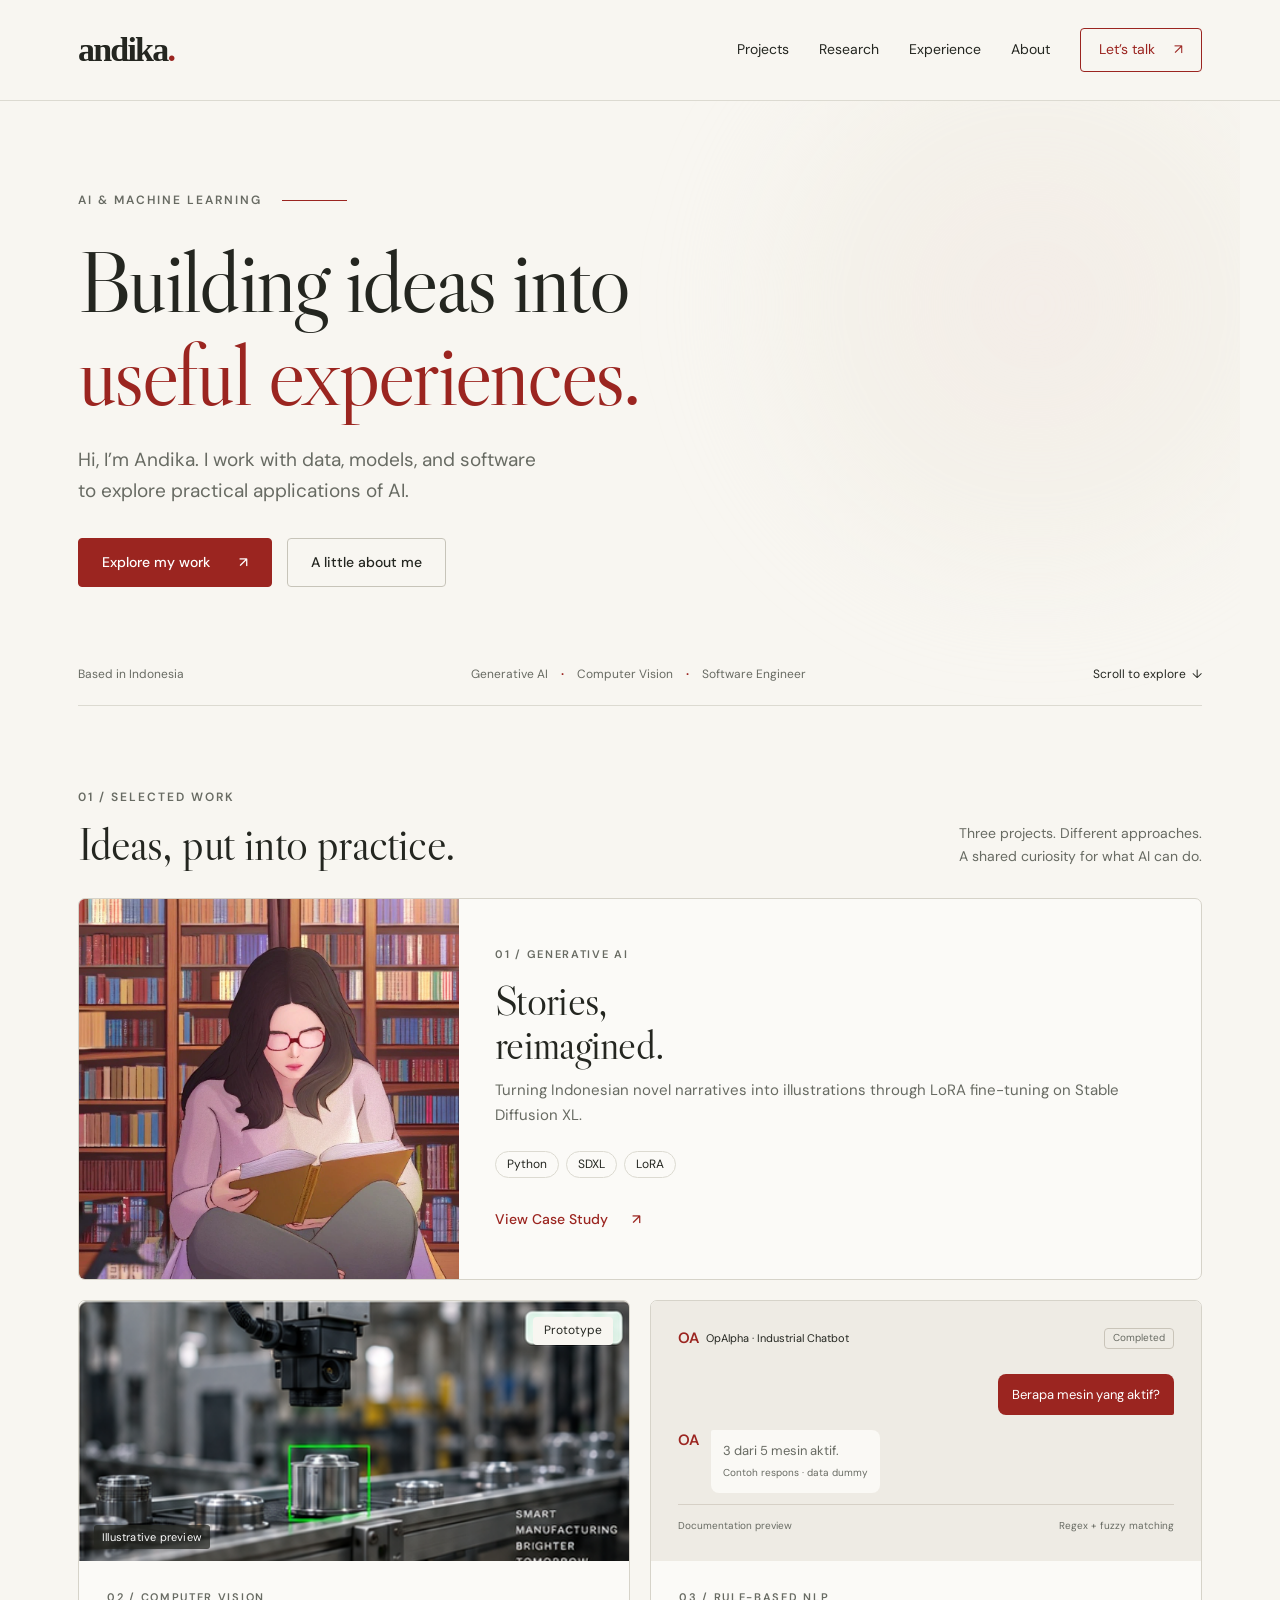
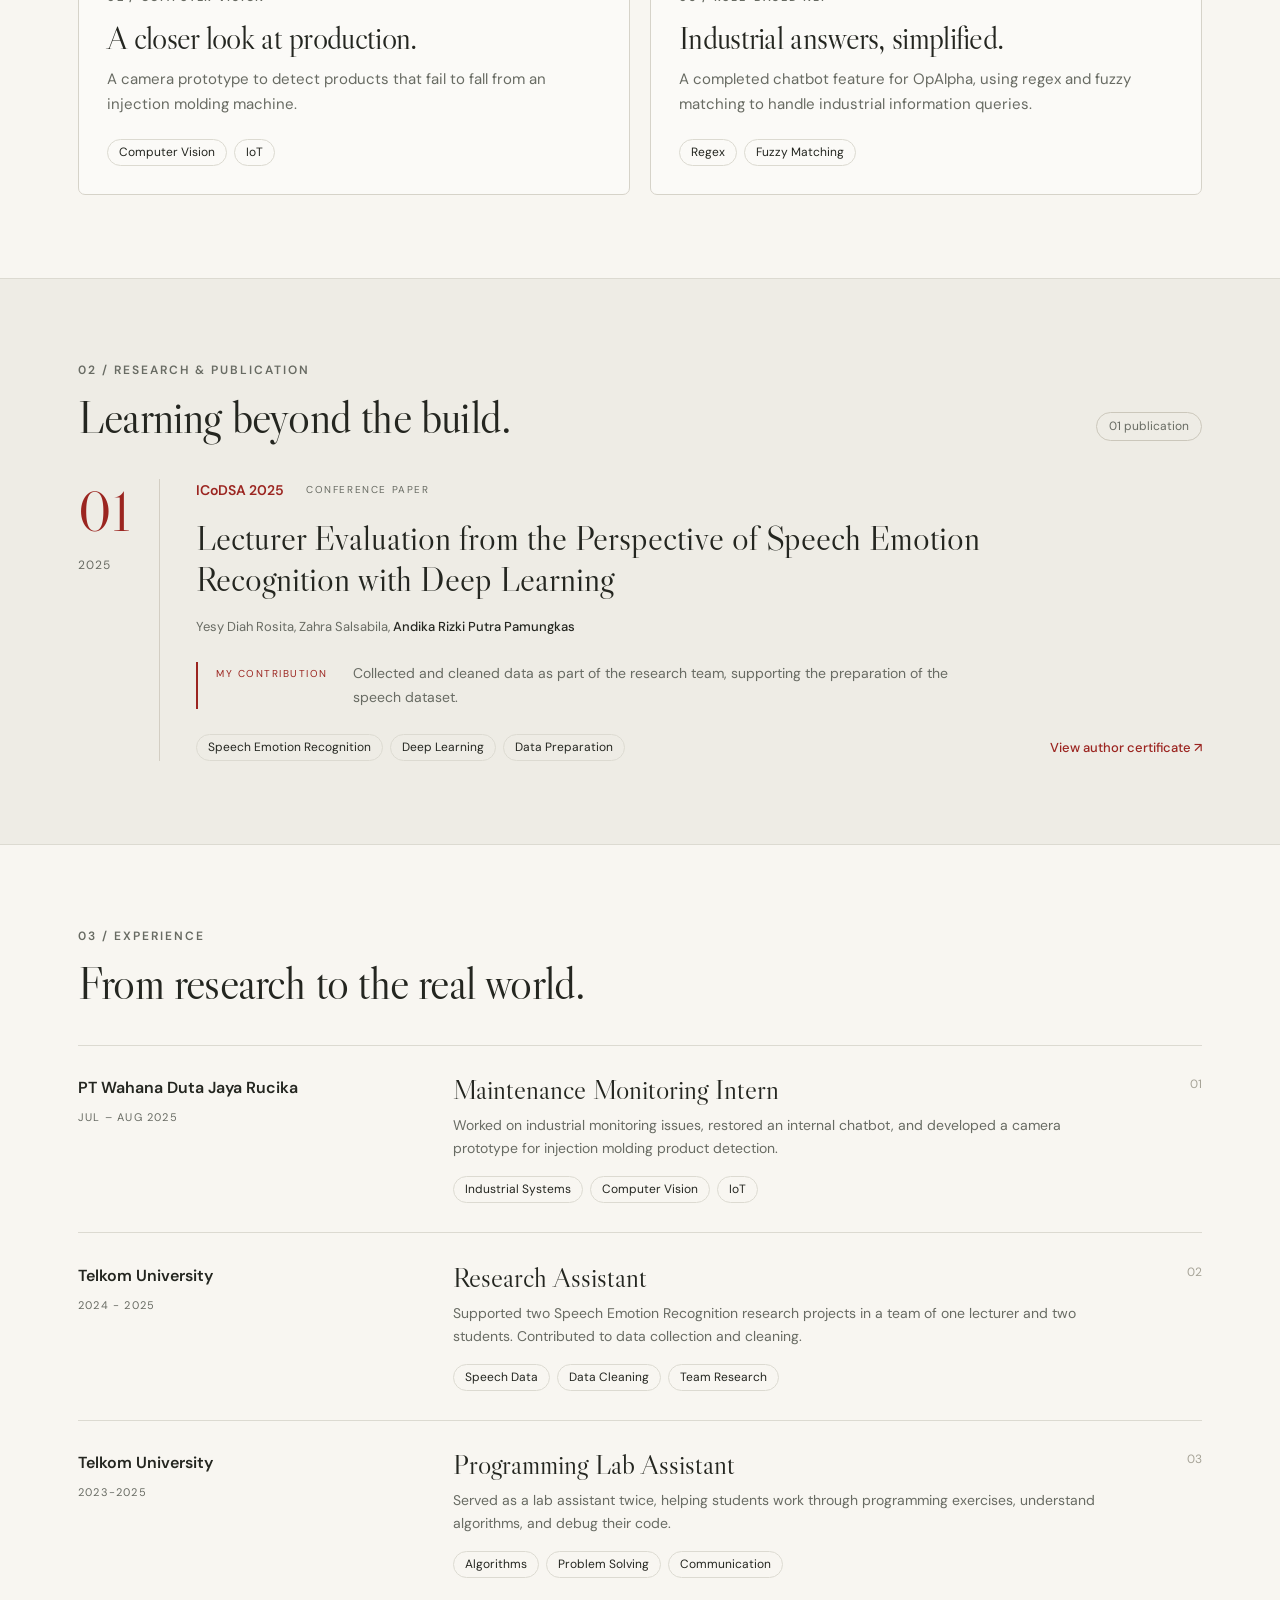
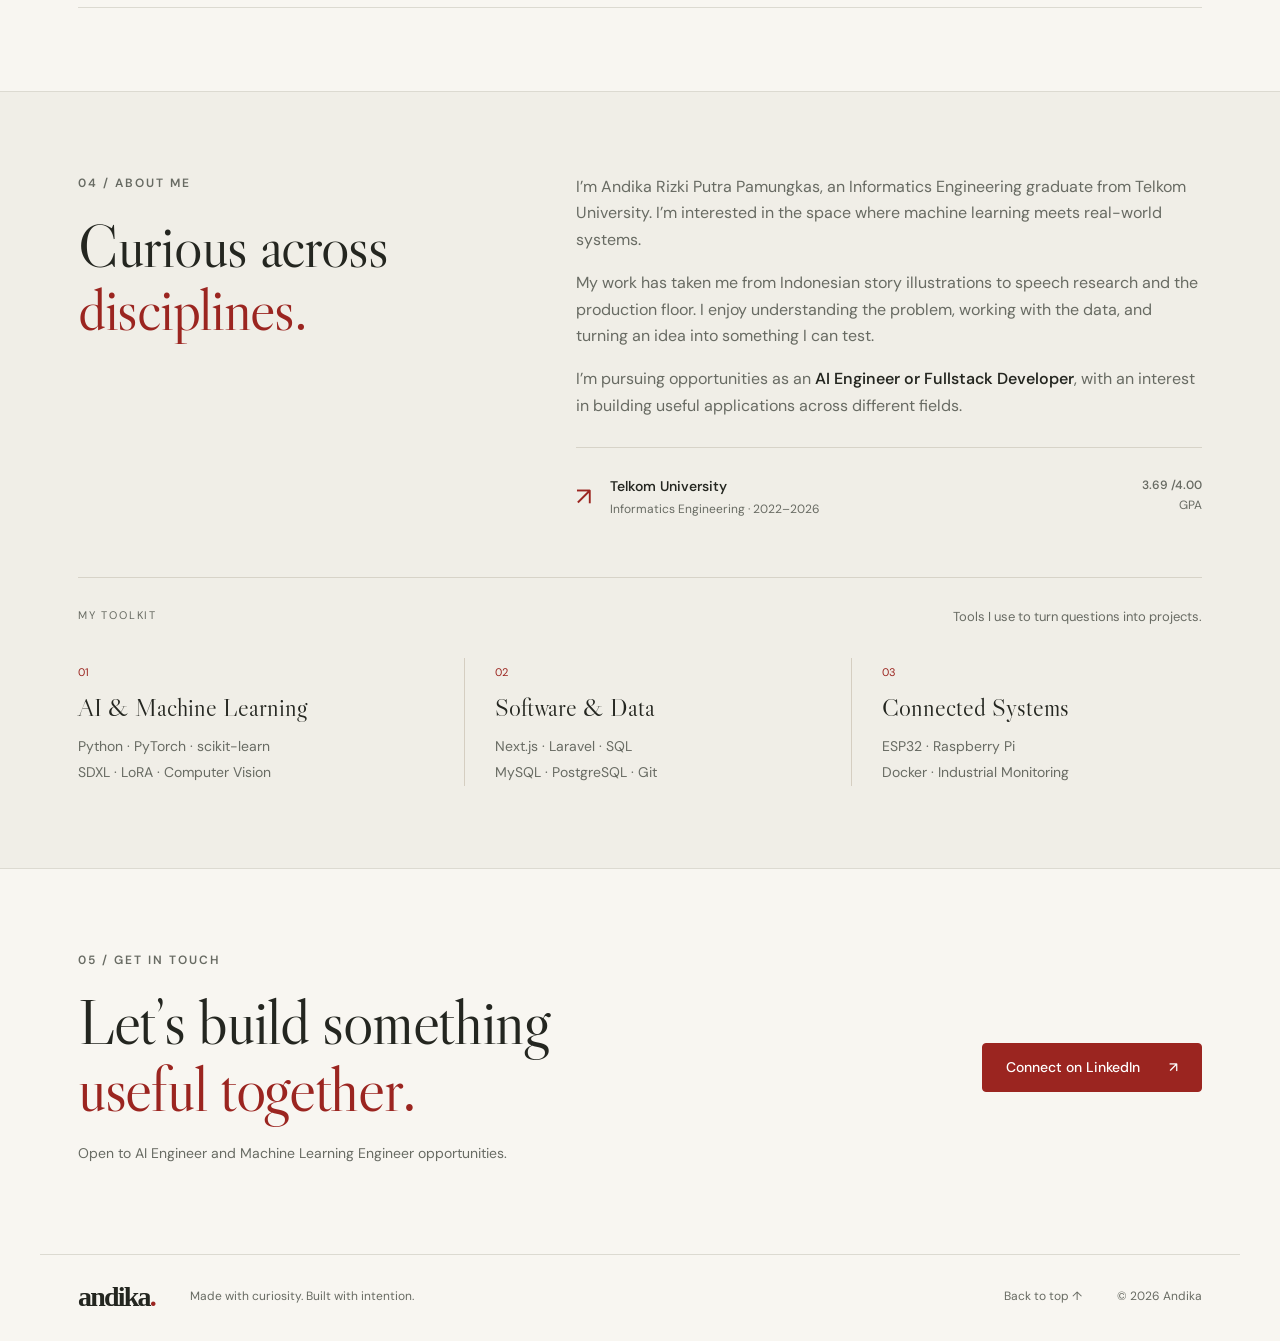
==== commit 48c08186: "new change" ====
--- a/index.html
+++ b/index.html
@@ -4,7 +4,7 @@
 <head>
     <meta charset="utf-8">
     <meta name="viewport" content="width=device-width,initial-scale=1">
-    <title>Andika — AI & Machine Learning</title>
+    <title>Andika — AI & Fullstack Developer</title>
     <meta name="description"
         content="Andika's portfolio: generative AI, computer vision, and speech emotion recognition research.">
     <meta name="theme-color" content="#f8f6f1">
@@ -34,7 +34,8 @@
             <div class="hero-actions"><a class="button primary" href="#projects">Explore my work <span>↗</span></a><a
                     class="button secondary" href="#about">A little about me</a></div>
             <div class="hero-foot"><span>Based in Indonesia</span><span>Generative AI <b>·</b> Computer Vision <b>·</b>
-                    Applied ML</span><a class="scroll-explore" href="#projects" aria-label="Scroll to selected projects">Scroll to explore
+                    Software Engineer</span><a class="scroll-explore" href="#projects"
+                    aria-label="Scroll to selected projects">Scroll to explore
                     <span class="explore-arrow">↓</span></a></div>
         </section>
         <section class="section wrap" id="projects">
@@ -47,9 +48,9 @@
             </div>
             <article class="project featured">
                 <div class="project-art stories">
-                    <div class="image-window story-window"><img src="assets/project-preview.png"
-                            alt="Illustrative landscape from the portfolio design concept; not an actual model output"
-                            fetchpriority="high"></div><span class="art-note">Illustrative preview</span>
+                    <img class="thumbnail" src="assets/projects/lora/result-01.webp"
+                        alt="Visualizing Indonesian novel narratives with SDXL and LoRA fine-tuning"
+                        fetchpriority="high">
                 </div>
                 <div class="project-content">
                     <div class="eyebrow">01 / GENERATIVE AI</div>
@@ -74,8 +75,9 @@
                         <p>A camera prototype to detect products that fail to fall from an injection molding machine.
                         </p>
                         <div class="card-bottom">
-                            <div class="tags"><span>Computer Vision</span><span>IoT</span></div><a class="text-link"
-                                href="projects/injection-molding-vision/index.html">View Case Study ↗</a>
+                            <div class="tags"><span>Computer Vision</span><span>IoT</span></div>
+                            <!-- <a class="text-link"
+                                href="projects/injection-molding-vision/index.html">View Case Study ↗</a> -->
                         </div>
                     </div>
                 </article>
@@ -95,8 +97,9 @@
                         <p>A completed chatbot feature for OpAlpha, using regex and fuzzy matching to handle industrial
                             information queries.</p>
                         <div class="card-bottom">
-                            <div class="tags"><span>Regex</span><span>Fuzzy Matching</span></div><a class="text-link"
-                                href="projects/opalpha-chatbot/index.html">View Case Study ↗</a>
+                            <div class="tags"><span>Regex</span><span>Fuzzy Matching</span></div>
+                            <!-- <a class="text-link"
+                                href="projects/opalpha-chatbot/index.html">View Case Study ↗</a> -->
                         </div>
                     </div>
                 </article>
@@ -141,7 +144,7 @@
             </div>
             <div class="experience-list">
                 <article class="experience-row">
-                    <div class="experience-place">PT Rucika<span>JUL – AUG 2025</span></div>
+                    <div class="experience-place">PT Wahana Duta Jaya Rucika<span>JUL – AUG 2025</span></div>
                     <div class="experience-detail">
                         <h3>Maintenance Monitoring Intern</h3>
                         <p>Worked on industrial monitoring issues, restored an internal chatbot, and developed a camera
@@ -151,7 +154,7 @@
                     </div><span class="row-number">01</span>
                 </article>
                 <article class="experience-row">
-                    <div class="experience-place">Telkom University<span>RESEARCH</span></div>
+                    <div class="experience-place">Telkom University<span>2024 - 2025</span></div>
                     <div class="experience-detail">
                         <h3>Research Assistant</h3>
                         <p>Supported two Speech Emotion Recognition research projects in a team of one lecturer and two
@@ -161,7 +164,7 @@
                     </div><span class="row-number">02</span>
                 </article>
                 <article class="experience-row">
-                    <div class="experience-place">Telkom University<span>TEACHING</span></div>
+                    <div class="experience-place">Telkom University<span>2023-2025</span></div>
                     <div class="experience-detail">
                         <h3>Programming Lab Assistant</h3>
                         <p>Served as a lab assistant twice, helping students work through programming exercises,
@@ -185,12 +188,13 @@
                         <p>My work has taken me from Indonesian story illustrations to speech research and the
                             production floor. I enjoy understanding the problem, working with the data, and turning an
                             idea into something I can test.</p>
-                        <p>I’m pursuing opportunities as an <strong>AI Engineer or Machine Learning Engineer</strong>,
+                        <p>I’m pursuing opportunities as an <strong>AI Engineer or Fullstack Developer</strong>,
                             with an interest in building useful applications across different fields.</p>
                         <div class="education"><span class="education-icon" aria-hidden="true">↗</span>
                             <div><strong>Telkom University</strong><span>Informatics Engineering · 2022–2026</span>
                             </div>
-                            <div class="gpa"><strong><span class="gpa-counter" data-target="3.89">3.89</span><span>/4.00</span></strong><span>GPA</span></div>
+                            <div class="gpa"><strong><span class="gpa-counter"
+                                        data-target="3.89">3.89</span><span>/4.00</span></strong><span>GPA</span></div>
                         </div>
                     </div>
                 </div>
--- a/styles.css
+++ b/styles.css
@@ -520,8 +520,8 @@
 
 .featured {
     display: grid;
-    grid-template-columns: 1.2fr 1fr;
-    min-height: 370px;
+    grid-template-columns: 380px 1fr;
+    min-height: 310px;
 }
 
 .project-art {
@@ -532,6 +532,13 @@
 
 .featured .project-art {
     min-height: 100%;
+}
+
+.project-art > .thumbnail {
+    display: block;
+    width: 100%;
+    height: 100%;
+    object-fit: cover;
 }
 
 .image-window {
@@ -597,7 +604,7 @@
 }
 
 .featured .project-content {
-    padding: 40px;
+    padding: 32px 36px;
     display: flex;
     flex-direction: column;
     align-items: flex-start;
@@ -616,9 +623,9 @@
 }
 
 .featured h3 {
-    font-size: 52px;
-    line-height: 0.99;
-    margin: 18px 0;
+    font-size: 42px;
+    line-height: 1.05;
+    margin: 14px 0 12px;
 }
 
 .project p {
@@ -1294,7 +1301,7 @@
     }
 
     .featured {
-        grid-template-columns: 1fr 1fr;
+        grid-template-columns: 320px 1fr;
     }
 
     .featured .project-content {
@@ -1302,7 +1309,7 @@
     }
 
     .featured h3 {
-        font-size: 45px;
+        font-size: 38px;
     }
 
     .project-grid .project-art,
@@ -1481,7 +1488,7 @@
     }
 
     .featured .project-art {
-        height: 250px;
+        height: 210px;
         min-height: 0;
     }
 
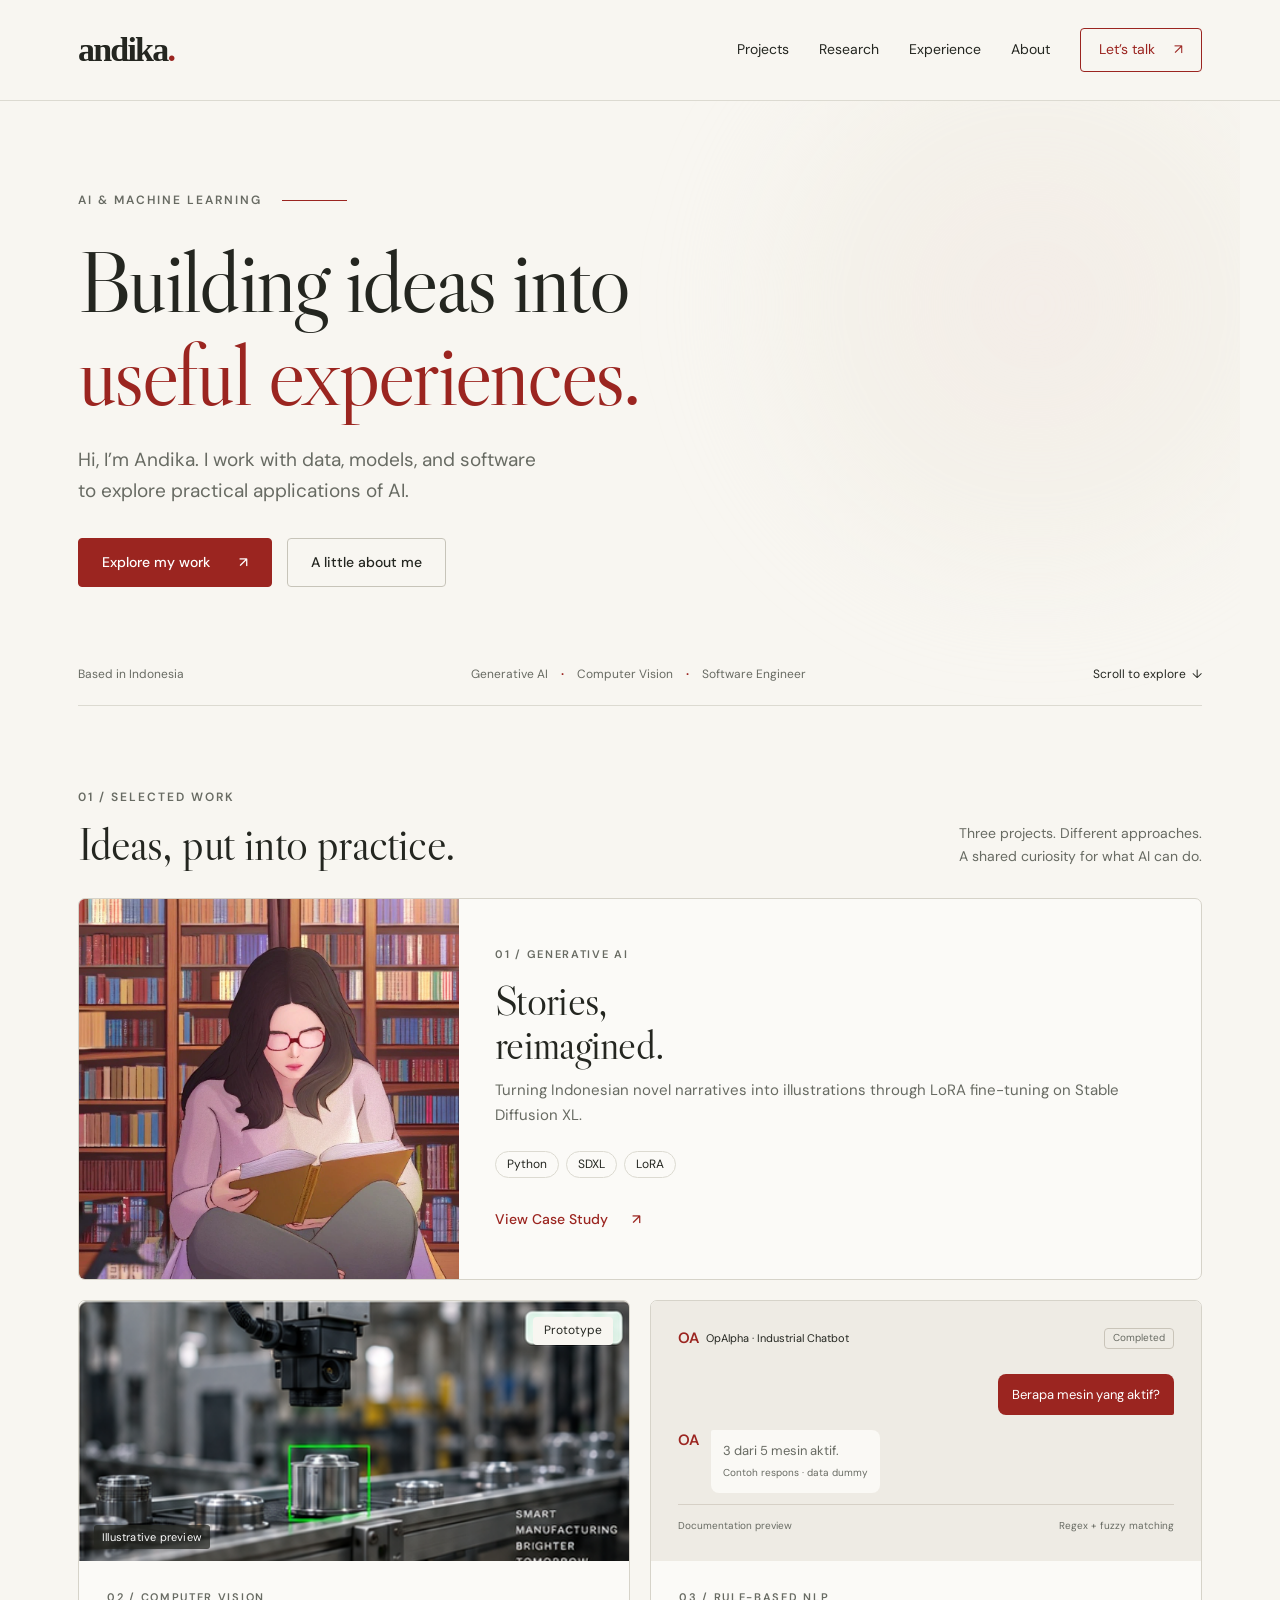
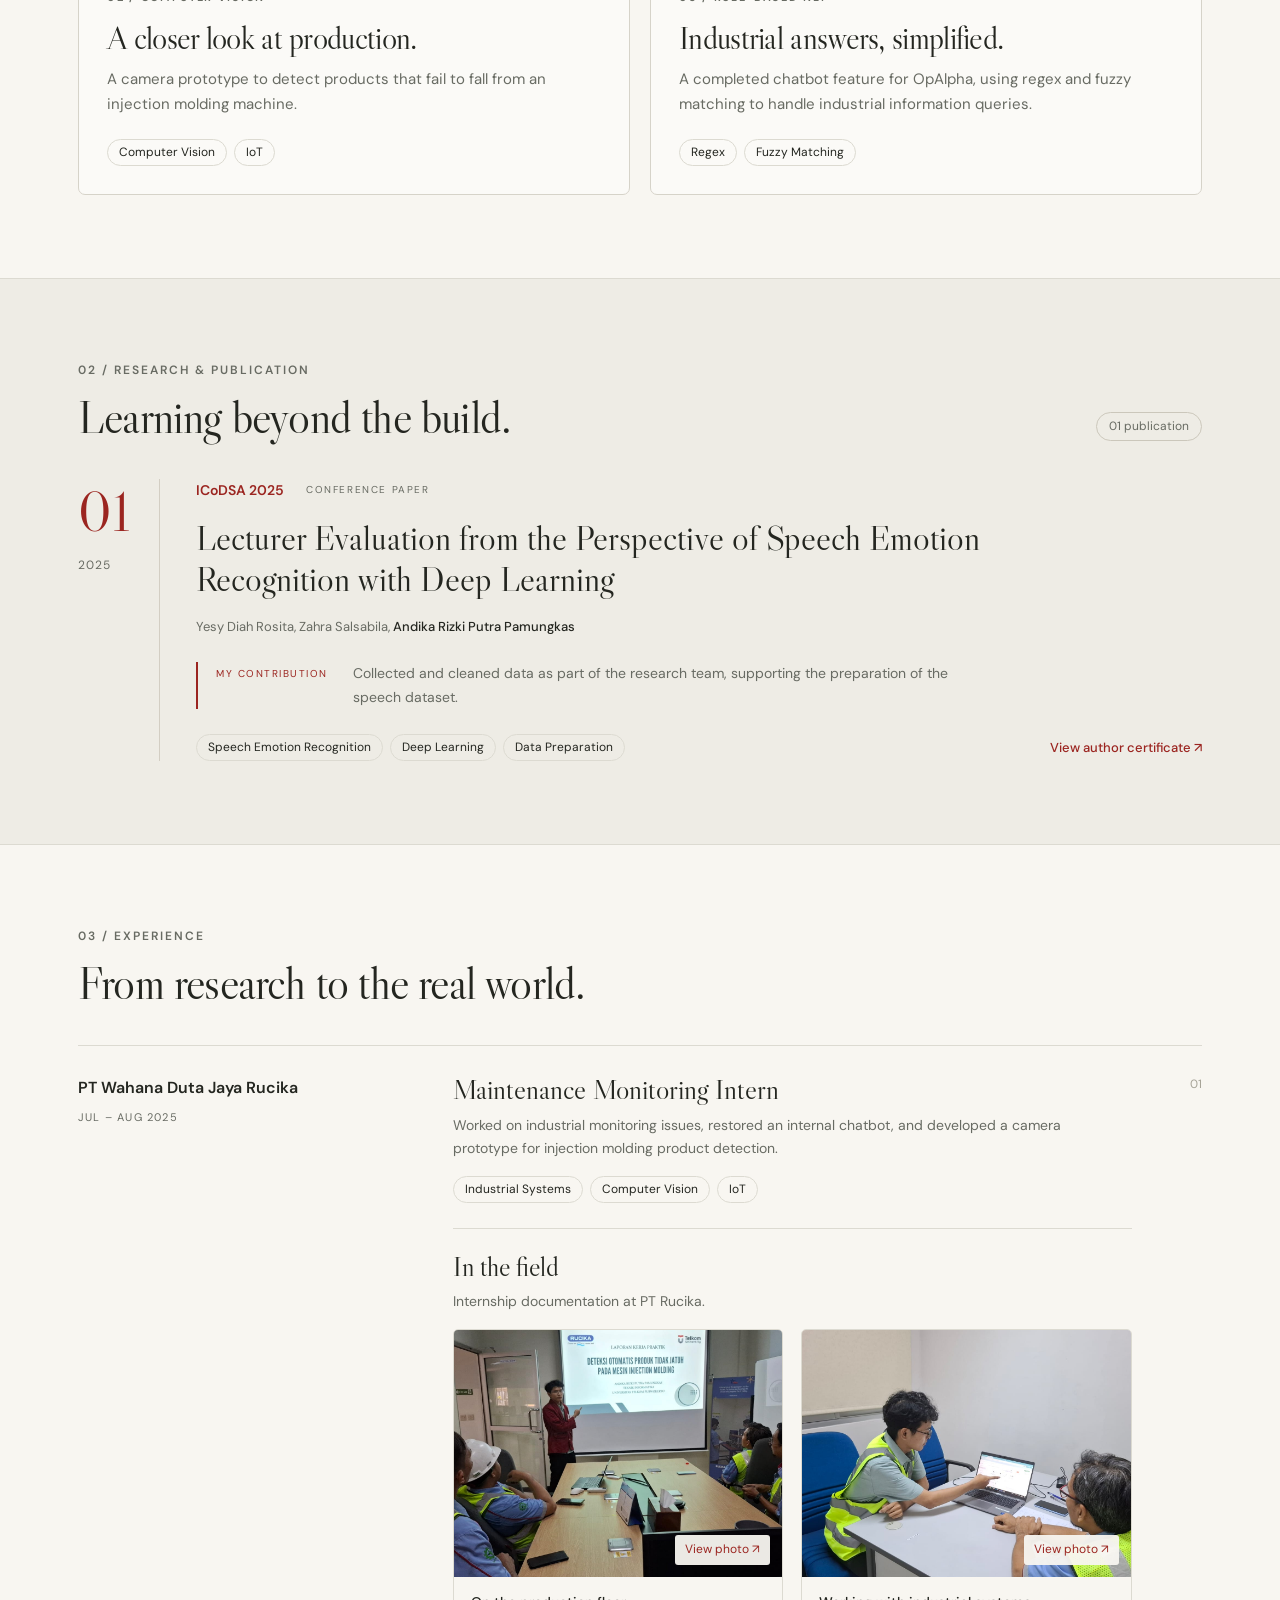
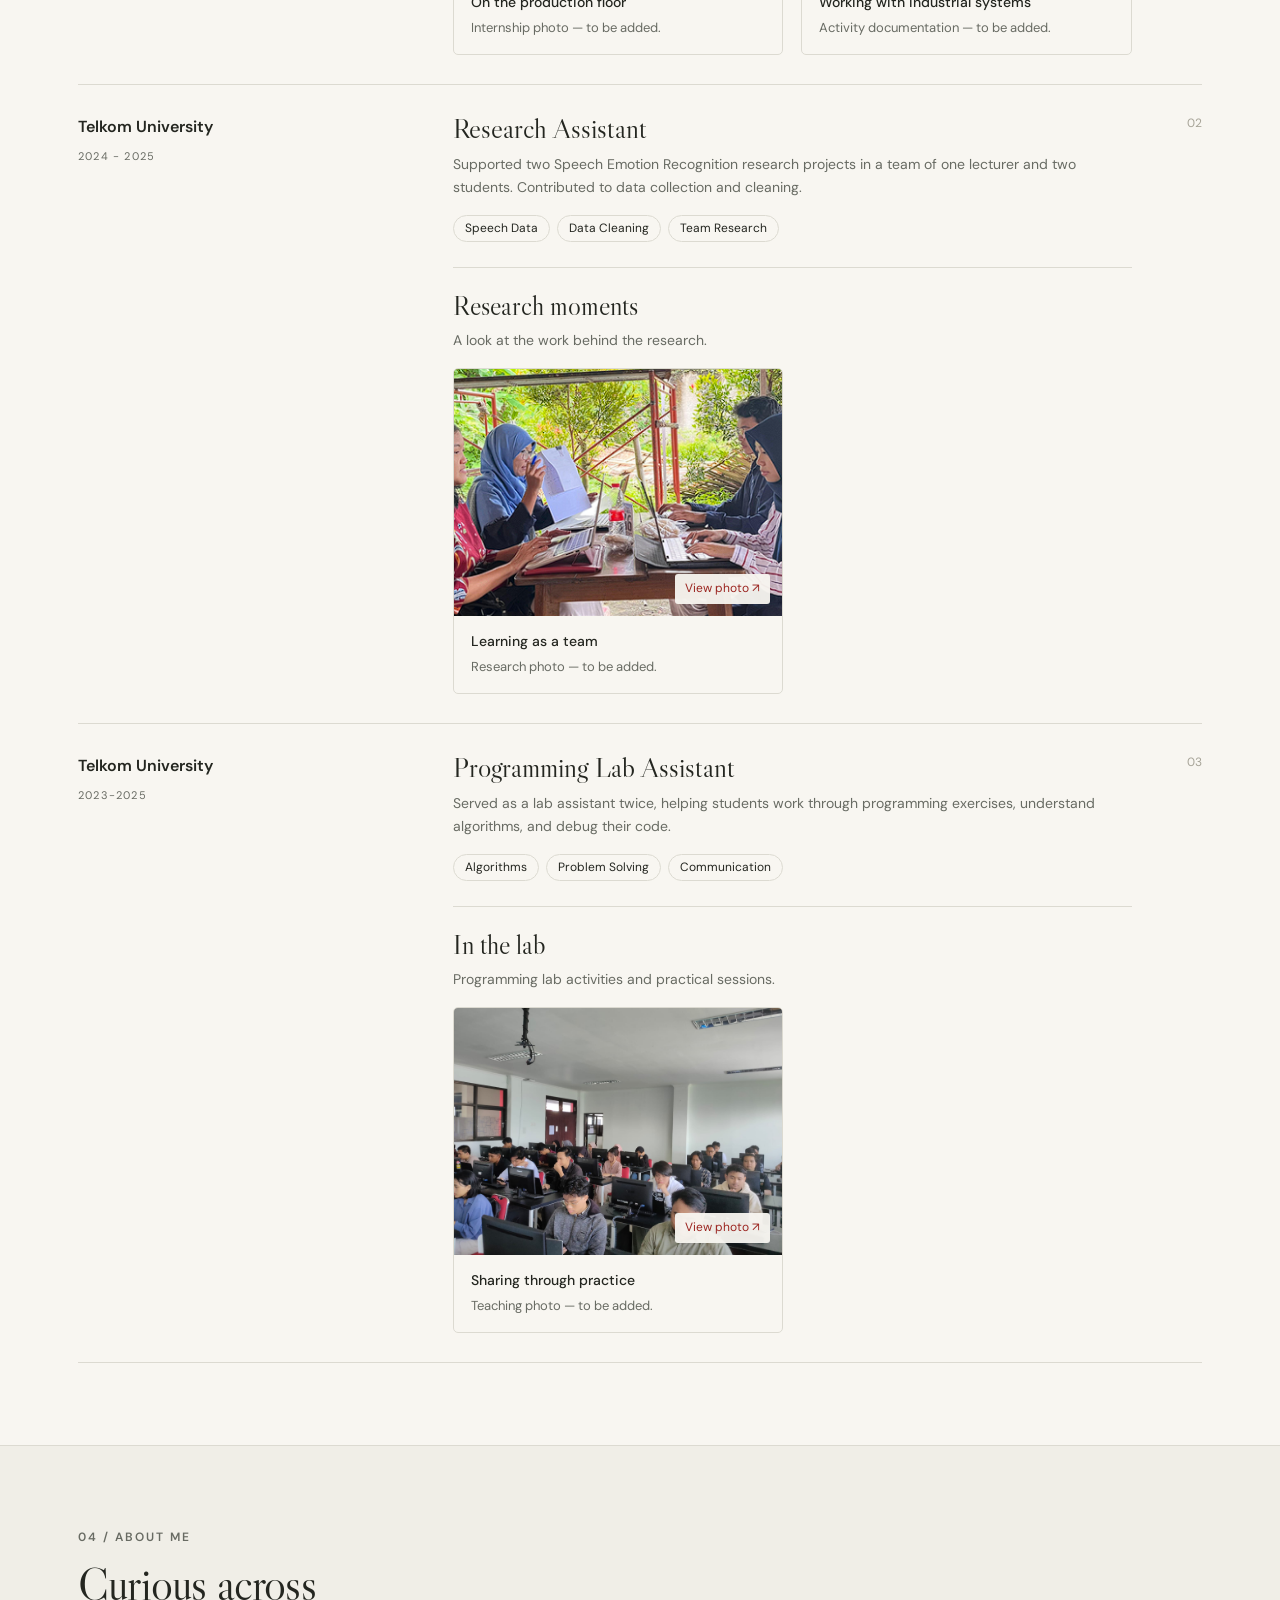
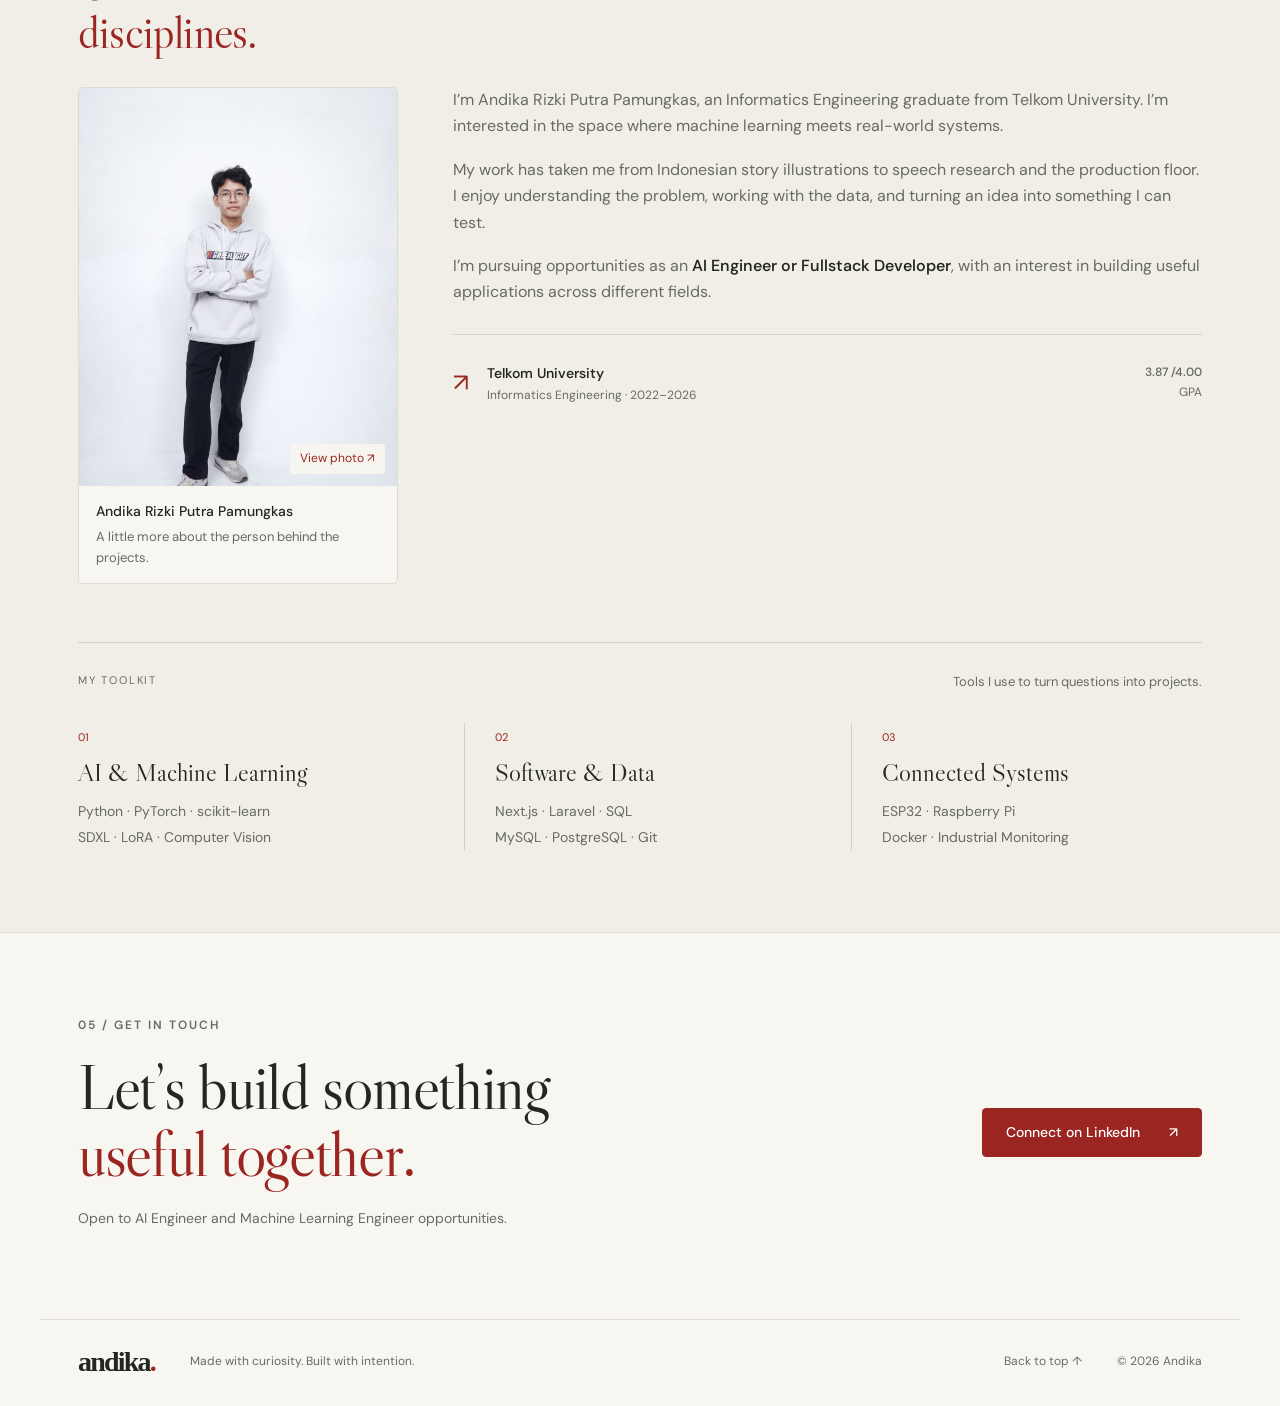
==== commit a164521b: "add project detail" ====
--- a/index.html
+++ b/index.html
@@ -10,8 +10,11 @@
     <meta name="theme-color" content="#f8f6f1">
     <link rel="icon" type="image/svg+xml"
         href="data:image/svg+xml,%3Csvg xmlns='http://www.w3.org/2000/svg' viewBox='0 0 40 40'%3E%3Crect width='40' height='40' rx='8' fill='%239b2520'/%3E%3Ctext x='10' y='30' font-family='Georgia' font-size='34' fill='%23fff'%3Ea%3C/text%3E%3C/svg%3E">
-    <link rel="stylesheet" href="styles.css">
-    <script src="app.js" defer></script>
+    <link rel="stylesheet" href="styles.css?v=photos-1">
+    <script src="app.js?v=photos-1" defer></script>
+    <link rel="stylesheet" href="photo-gallery.css?v=photos-1">
+    <script src="media-config.js?v=photos-1" defer></script>
+    <script src="photo-gallery.js?v=photos-1" defer></script>
 </head>
 
 <body>
@@ -151,6 +154,8 @@
                             prototype for injection molding product detection.</p>
                         <div class="tags"><span>Industrial Systems</span><span>Computer Vision</span><span>IoT</span>
                         </div>
+                    
+                        <div class="photo-gallery" data-photo-gallery="experience-rucika"><noscript>Enable JavaScript to view photo documentation.</noscript></div>
                     </div><span class="row-number">01</span>
                 </article>
                 <article class="experience-row">
@@ -161,6 +166,8 @@
                             students. Contributed to data collection and cleaning.</p>
                         <div class="tags"><span>Speech Data</span><span>Data Cleaning</span><span>Team Research</span>
                         </div>
+                    
+                        <div class="photo-gallery" data-photo-gallery="experience-research"><noscript>Enable JavaScript to view photo documentation.</noscript></div>
                     </div><span class="row-number">02</span>
                 </article>
                 <article class="experience-row">
@@ -171,17 +178,22 @@
                             understand algorithms, and debug their code.</p>
                         <div class="tags"><span>Algorithms</span><span>Problem Solving</span><span>Communication</span>
                         </div>
+                    
+                        <div class="photo-gallery" data-photo-gallery="experience-teaching"><noscript>Enable JavaScript to view photo documentation.</noscript></div>
                     </div><span class="row-number">03</span>
                 </article>
             </div>
         </section>
         <section class="section about-section" id="about">
             <div class="wrap">
-                <div class="about-grid">
+                <div class="section-heading">
                     <div>
                         <div class="eyebrow">04 / ABOUT ME</div>
                         <h2>Curious across<br><em>disciplines.</em></h2>
                     </div>
+                </div>
+                <div class="about-grid">
+                    <div class="profile-photo" data-photo-profile><noscript>Enable JavaScript to view photo documentation.</noscript></div>
                     <div class="about-copy">
                         <p>I’m Andika Rizki Putra Pamungkas, an Informatics Engineering graduate from Telkom University.
                             I’m interested in the space where machine learning meets real-world systems.</p>
--- a/styles.css
+++ b/styles.css
@@ -1087,20 +1087,19 @@
 
 .about-grid {
     display: grid;
-    grid-template-columns: 0.9fr 1.3fr;
-    gap: 65px;
-}
-
-.about-grid h2 {
-    font-size: 60px;
-    letter-spacing: -1.3px;
-    margin-top: 22px;
+    grid-template-columns: 320px 1fr;
+    gap: 55px;
+    align-items: start;
 }
 
 .about-copy > p {
     font-size: 16px;
     color: var(--muted);
     margin-bottom: 17px;
+}
+
+.about-copy > p:first-child {
+    margin-top: 0;
 }
 
 .about-copy strong {
--- a/photo-gallery.css
+++ b/photo-gallery.css
@@ -0,0 +1,66 @@
+/* Photo additions are isolated from existing portfolio and card styles. */
+[data-photo-gallery][hidden], [data-photo-profile][hidden], .photo-viewer [hidden] { display: none !important; }
+.photo-gallery { margin-top: 25px; min-width: 0; }
+.photo-gallery-with-heading, .photo-gallery:has(.photo-gallery-heading) { padding-top: 22px; border-top: 1px solid var(--line); }
+.photo-gallery-heading { margin-bottom: 17px; }
+.photo-gallery .photo-gallery-heading h3 { font-family: var(--serif); font-size: 27px; font-weight: 400; color: var(--ink); line-height: 1.2; margin: 0 0 6px; }
+.photo-gallery .photo-gallery-heading p { font-size: 14px; color: var(--muted); line-height: 1.6; margin: 0; }
+.photo-grid { display: grid; grid-template-columns: repeat(2, minmax(0, 1fr)); gap: 18px; min-width: 0; }
+.photo-card { margin: 0; min-width: 0; overflow: hidden; background: var(--bg); border: 1px solid var(--line); border-radius: 5px; }
+.photo-frame { aspect-ratio: 4 / 3; position: relative; background: #eeece5; overflow: hidden; }
+.photo-placeholder { height: 100%; display: flex; flex-direction: column; align-items: flex-start; justify-content: center; padding: clamp(16px, 3vw, 28px); border-bottom: 1px dashed #cec7b8; }
+.photo-placeholder-number { font-family: var(--serif); font-size: 39px; line-height: 1; color: var(--red); margin-bottom: 19px; }
+.photo-placeholder-title { font-family: var(--serif); font-size: clamp(23px, 2.2vw, 28px); line-height: 1.12; color: var(--ink); }
+.photo-placeholder-note { font-size: 12px; color: var(--muted); margin-top: 10px; }
+.photo-open { display: block; width: 100%; height: 100%; padding: 0; margin: 0; border: 0; background: transparent; border-radius: 0; position: relative; }
+.photo-open:focus-visible { outline: 3px solid var(--red); outline-offset: -4px; }
+.photo-open:disabled { cursor: wait; }
+.gallery-photo { display: block; width: 100%; height: 100%; max-width: 100%; object-fit: cover; transition: transform .25s ease; }
+.photo-open:hover .gallery-photo { transform: scale(1.035); }
+.photo-enlarge { position: absolute; bottom: 12px; right: 12px; padding: 5px 10px; border-radius: 3px; background: rgba(248,246,241,.95); color: var(--red); font-size: 12px; }
+.photo-card .photo-caption { padding: 15px 17px; text-align: left; border: 0; }
+.photo-card .photo-caption strong { display: block; font-family: var(--sans); font-size: 14px; line-height: 1.45; font-weight: 500; color: var(--ink); }
+.photo-card .photo-caption p { font-size: 13px; line-height: 1.6; color: var(--muted); margin: 6px 0 0; }
+.profile-photo { margin-top: 0; max-width: 320px; width: 100%; }
+.profile-photo-card .photo-frame { aspect-ratio: 4 / 5; }
+.profile-photo-card .photo-placeholder { padding: 33px; }
+.profile-photo-card .photo-placeholder-number { font-size: 58px; }
+.profile-photo-card .photo-placeholder-title { font-size: 35px; }
+.photo-viewer { box-sizing: border-box; width: min(1060px, calc(100% - 32px)); max-width: none; max-height: calc(100dvh - 32px); margin: auto; padding: 24px; background: var(--bg); color: var(--ink); border: 1px solid var(--line); border-radius: 7px; overflow-y: auto; overscroll-behavior: contain; }
+.photo-viewer::backdrop { background: rgba(22,23,19,.86); }
+.photo-viewer-top { display: flex; justify-content: space-between; align-items: flex-start; gap: 22px; margin-bottom: 20px; }
+.photo-viewer-label { display: block; font-family: var(--sans); font-size: 11px; letter-spacing: 1.5px; color: var(--muted); margin-bottom: 8px; }
+.photo-viewer h2 { font-family: var(--serif); font-size: 32px; line-height: 1.15; font-weight: 400; margin: 0; }
+.photo-control { flex-shrink: 0; width: 44px; height: 44px; display: inline-flex; align-items: center; justify-content: center; font-family: var(--sans); font-size: 24px; line-height: 1; border: 1px solid #bfb8aa; border-radius: 50%; padding: 0; background: transparent; color: var(--red); }
+.photo-control:hover:not(:disabled) { background: #eee9df; }
+.photo-control:disabled { opacity: .35; cursor: default; }
+.photo-close { font-size: 31px; }
+.photo-control:focus-visible { outline: 2px solid var(--red); outline-offset: 3px; }
+.photo-viewer-stage { min-height: 160px; display: flex; align-items: center; justify-content: center; background: #eae7df; border-radius: 3px; }
+.photo-viewer-stage img { display: block; max-width: 100%; width: auto; height: auto; max-height: 62dvh; object-fit: contain; }
+.photo-viewer-error { padding: 40px 20px; color: var(--muted); font-size: 16px; text-align: center; }
+.photo-viewer-bottom { display: flex; align-items: center; justify-content: space-between; gap: 24px; margin-top: 19px; }
+.photo-viewer-bottom > p { font-size: 14px; line-height: 1.6; margin: 0; color: var(--muted); overflow-wrap: anywhere; }
+.photo-viewer-navigation { display: flex; gap: 12px; align-items: center; flex-shrink: 0; }
+.photo-viewer-count { min-width: 42px; font-size: 13px; text-align: center; color: var(--muted); }
+@media (max-width: 950px) {
+  .experience-detail .photo-grid { grid-template-columns: 1fr; }
+  .experience-detail .photo-card { max-width: 430px; }
+}
+@media (max-width: 650px) {
+  .photo-grid { grid-template-columns: 1fr; }
+  .photo-gallery { padding-top: 20px; margin-top: 22px; }
+  .photo-gallery .photo-gallery-heading h3 { font-size: 26px; }
+  .profile-photo { max-width: 320px; width: 100%; margin-top: 0; }
+  .photo-placeholder { padding: 27px; }
+  .photo-placeholder-title { font-size: 28px; }
+  .photo-viewer { padding: 16px; width: calc(100% - 20px); max-height: calc(100dvh - 20px); }
+  .photo-viewer h2 { font-size: 26px; }
+  .photo-viewer-stage img { max-height: 55dvh; }
+  .photo-viewer-bottom { align-items: flex-start; flex-direction: column; gap: 15px; }
+  .photo-viewer-navigation { align-self: center; }
+}
+@media (prefers-reduced-motion: reduce) {
+  .gallery-photo { transition: none; }
+  .photo-open:hover .gallery-photo { transform: none; }
+}
